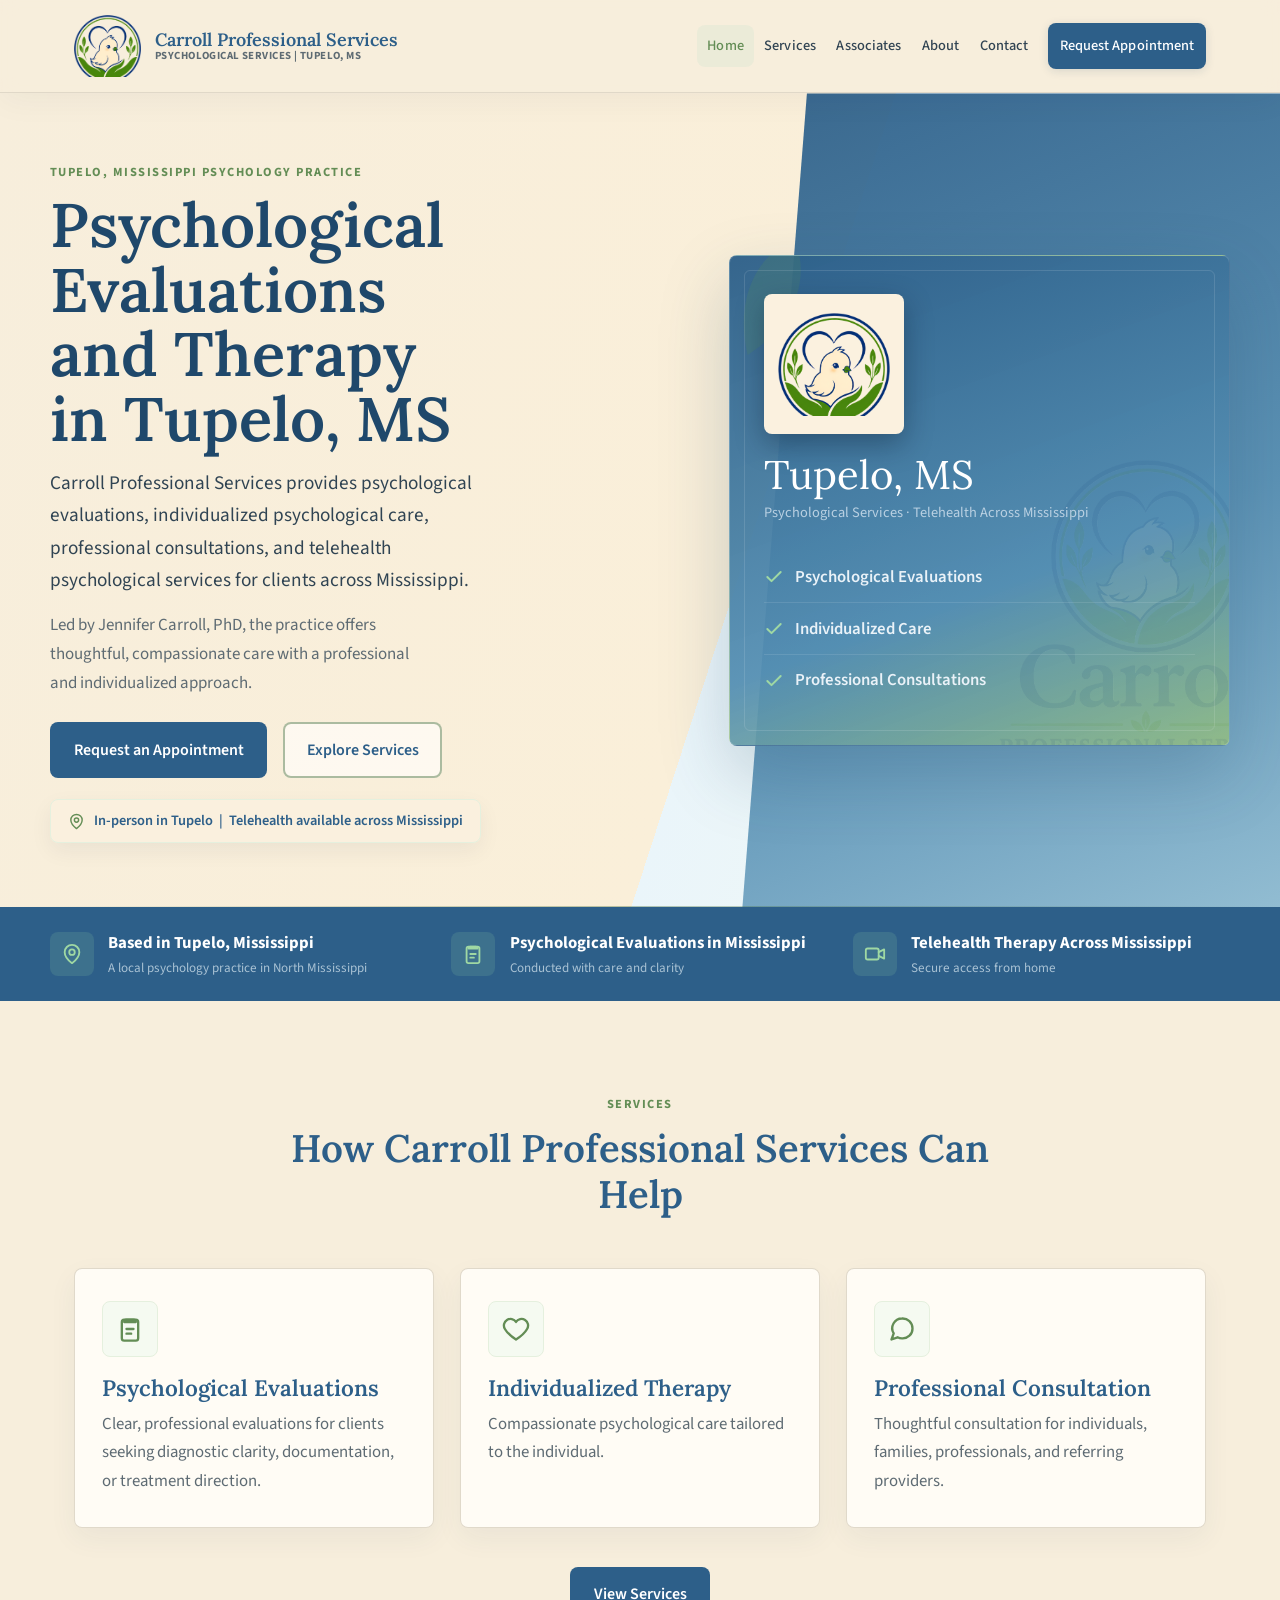
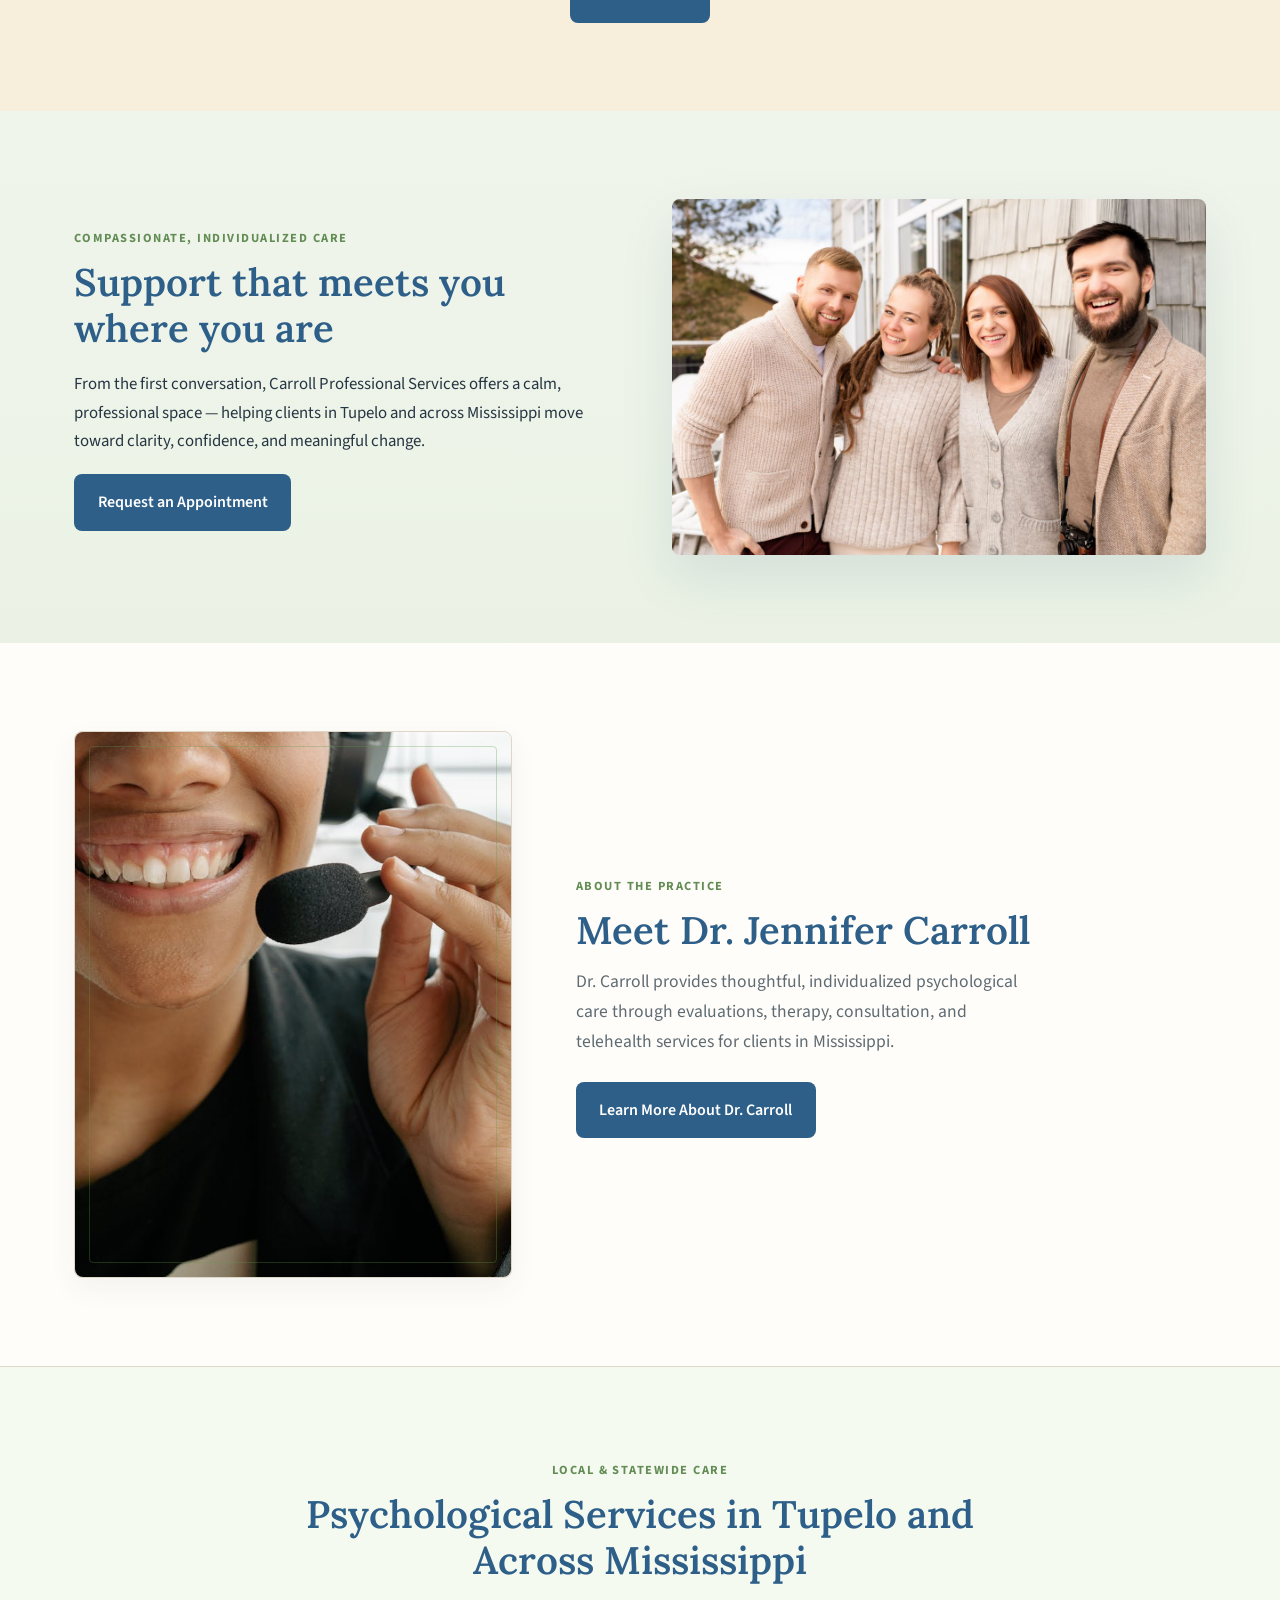
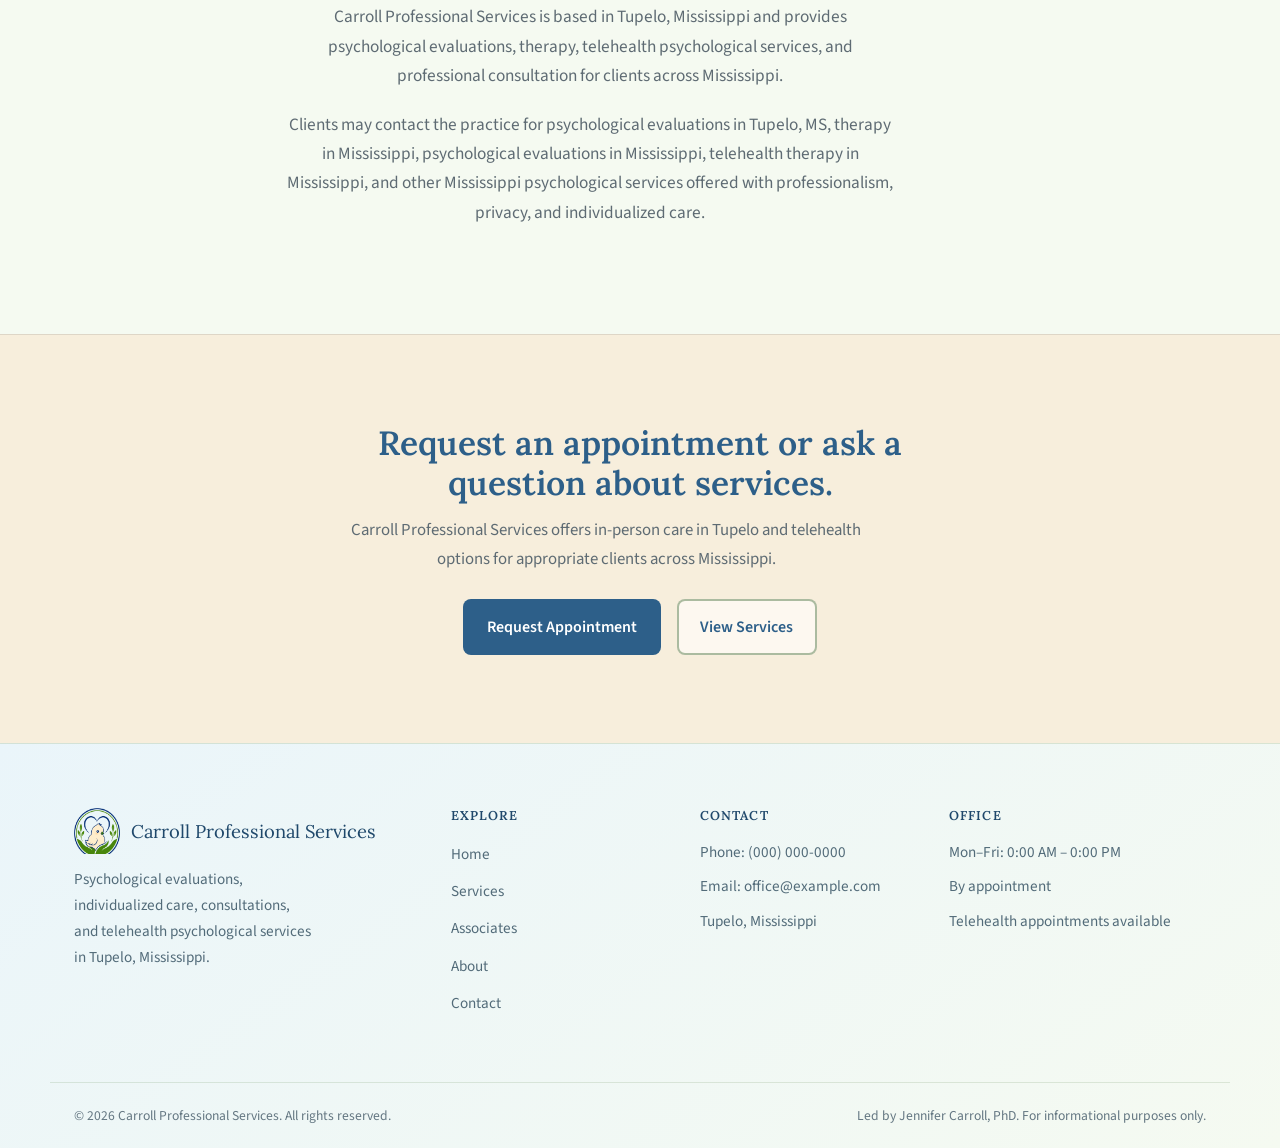
==== index.html @ 985cad13 "Initial commit: Carroll Professional Services website Static 5-page site (Home, Services, Associates" ====
<!DOCTYPE html>
<html lang="en">
<head>
  <meta charset="UTF-8">
  <meta name="viewport" content="width=device-width, initial-scale=1.0">
  <title>Psychological Evaluations &amp; Therapy in Tupelo, MS | Carroll Professional Services</title>
  <meta name="description" content="Carroll Professional Services provides psychological evaluations, individualized care, professional consultations, and telehealth psychological services in Tupelo, Mississippi. Led by Jennifer Carroll, PhD.">
  <meta name="keywords" content="psychologist in Tupelo MS, psychological evaluations Tupelo MS, psychological evaluations in Mississippi, therapy Tupelo MS, therapy in Mississippi, telehealth therapy Mississippi, telehealth psychological services Mississippi, Mississippi psychological services, Tupelo psychological services, individualized psychological care, professional consultations Mississippi">
  <link rel="canonical" href="https://www.carrollprofessionalservices.com/">
  <meta property="og:type" content="website">
  <meta property="og:title" content="Psychological Evaluations &amp; Therapy in Tupelo, MS | Carroll Professional Services">
  <meta property="og:description" content="Psychological evaluations, individualized care, professional consultations, and telehealth psychological services in Tupelo, Mississippi. Led by Jennifer Carroll, PhD.">
  <meta property="og:locale" content="en_US">
  <link rel="icon" type="image/png" href="assets/logo.png">
  <link rel="preconnect" href="https://fonts.googleapis.com">
  <link rel="preconnect" href="https://fonts.gstatic.com" crossorigin>
  <link href="https://fonts.googleapis.com/css2?family=Lora:wght@500;600;700&family=Source+Sans+3:wght@400;600;700&display=swap" rel="stylesheet">
  <link rel="stylesheet" href="css/styles.css">
  <script type="application/ld+json">
  {
    "@context": "https://schema.org",
    "@type": "Psychologist",
    "name": "Carroll Professional Services",
    "description": "Psychologist in Tupelo, MS providing psychological evaluations, individualized psychological care, professional consultations, and telehealth psychological services across Mississippi.",
    "founder": { "@type": "Person", "name": "Jennifer Carroll, PhD" },
    "areaServed": [
      { "@type": "City", "name": "Tupelo" },
      { "@type": "State", "name": "Mississippi" }
    ],
    "address": {
      "@type": "PostalAddress",
      "addressLocality": "Tupelo",
      "addressRegion": "MS",
      "addressCountry": "US"
    },
    "availableService": [
      { "@type": "MedicalProcedure", "name": "Psychological Evaluations" },
      { "@type": "MedicalProcedure", "name": "Individualized Psychological Care" },
      { "@type": "MedicalProcedure", "name": "Professional Consultations" },
      { "@type": "MedicalProcedure", "name": "Telehealth Psychological Services" }
    ]
  }
  </script>
</head>
<body>
  <header class="site-header">
    <div class="container header-inner">
      <a class="brand" href="index.html">
        <img class="brand-mark" src="assets/logo-mark.png" alt="Carroll Professional Services logo — psychologist in Tupelo, MS">
        <span class="brand-text">
          <span class="brand-name">Carroll Professional Services</span>
          <span class="brand-tag">Psychological Services | Tupelo, MS</span>
        </span>
      </a>
      <input type="checkbox" id="nav-toggle" class="nav-toggle">
      <label for="nav-toggle" class="nav-toggle-btn" aria-label="Toggle navigation"><span></span><span></span><span></span></label>
                  <nav class="site-nav" aria-label="Main navigation">
        <a href="index.html" class="active" aria-current="page">Home</a>
        <a href="services.html">Services</a>
        <a href="associates.html">Associates</a>
        <a href="about.html">About</a>
        <a href="booking.html">Contact</a>
        <a class="btn btn-sm btn-primary nav-cta" href="booking.html">Request Appointment</a>
      </nav>
    </div>
  </header>

  <main>
    <!-- HERO -->
    <section class="hp2-hero">
      <div class="container hp2-hero-grid">
        <div class="hp2-hero-left">
          <span class="eyebrow">Tupelo, Mississippi Psychology Practice</span>
          <h1>Psychological Evaluations and Therapy in Tupelo, MS</h1>
          <p class="hp2-hero-sub">Carroll Professional Services provides psychological evaluations, individualized psychological care, professional consultations, and telehealth psychological services for clients across Mississippi.</p>
          <p class="hp2-hero-support">Led by Jennifer Carroll, PhD, the practice offers thoughtful, compassionate care with a professional and individualized approach.</p>
          <div class="btn-row">
            <a class="btn btn-primary" href="booking.html">Request an Appointment</a>
            <a class="btn btn-outline" href="services.html">Explore Services</a>
          </div>
          <p class="hp2-hero-trust">
            <svg viewBox="0 0 24 24" fill="none" stroke-width="2" stroke-linecap="round" stroke-linejoin="round"><path d="M20 10c0 6-8 12-8 12s-8-6-8-12a8 8 0 0 1 16 0Z"/><circle cx="12" cy="10" r="3"/></svg>
            In-person in Tupelo &nbsp;|&nbsp; Telehealth available across Mississippi
          </p>
        </div>

        <aside class="hp2-panel">
          <span class="hp2-corner-leaf"></span>
          <img class="hp2-wm" src="assets/logo.png" alt="">
          <div class="hp2-panel-seal"><img src="assets/logo-mark.png" alt="Carroll Professional Services seal"></div>
          <p class="hp2-panel-city">Tupelo, MS</p>
          <p class="hp2-panel-sub">Psychological Services · Telehealth Across Mississippi</p>
          <ul class="hp2-panel-list">
            <li><svg viewBox="0 0 24 24" fill="none" stroke-width="2.4" stroke-linecap="round" stroke-linejoin="round"><path d="M20 6 9 17l-5-5"/></svg> Psychological Evaluations</li>
            <li><svg viewBox="0 0 24 24" fill="none" stroke-width="2.4" stroke-linecap="round" stroke-linejoin="round"><path d="M20 6 9 17l-5-5"/></svg> Individualized Care</li>
            <li><svg viewBox="0 0 24 24" fill="none" stroke-width="2.4" stroke-linecap="round" stroke-linejoin="round"><path d="M20 6 9 17l-5-5"/></svg> Professional Consultations</li>
          </ul>
        </aside>
      </div>
    </section>

    <!-- TRUST BAR -->
    <section class="hp2-trustbar">
      <div class="container hp2-trustbar-grid">
        <div class="hp2-trust-item">
          <span class="ic"><svg viewBox="0 0 24 24" fill="none" stroke-width="2" stroke-linecap="round" stroke-linejoin="round"><path d="M20 10c0 6-8 12-8 12s-8-6-8-12a8 8 0 0 1 16 0Z"/><circle cx="12" cy="10" r="3"/></svg></span>
          <span>Based in Tupelo, Mississippi<small>A local psychology practice in North Mississippi</small></span>
        </div>
        <div class="hp2-trust-item">
          <span class="ic"><svg viewBox="0 0 24 24" fill="none" stroke-width="2" stroke-linecap="round" stroke-linejoin="round"><path d="M9 4h6a2 2 0 0 1 2 2v0H7v0a2 2 0 0 1 2-2Z"/><rect x="5" y="4" width="14" height="18" rx="2"/><path d="M9 12h6M9 16h4"/></svg></span>
          <span>Psychological Evaluations in Mississippi<small>Conducted with care and clarity</small></span>
        </div>
        <div class="hp2-trust-item">
          <span class="ic"><svg viewBox="0 0 24 24" fill="none" stroke-width="2" stroke-linecap="round" stroke-linejoin="round"><rect x="2" y="6" width="14" height="12" rx="2"/><path d="m16 10 6-3v10l-6-3"/></svg></span>
          <span>Telehealth Therapy Across Mississippi<small>Secure access from home</small></span>
        </div>
      </div>
    </section>

    <!-- SERVICES (light icon cards) -->
    <section class="section">
      <div class="container">
        <div class="section-head">
          <span class="eyebrow">Services</span>
          <h2>How Carroll Professional Services Can Help</h2>
        </div>
        <div class="grid grid-3">
          <article class="card">
            <div class="card-icon"><svg viewBox="0 0 24 24" fill="none" stroke-width="2" stroke-linecap="round" stroke-linejoin="round"><path d="M9 4h6a2 2 0 0 1 2 2v0H7v0a2 2 0 0 1 2-2Z"/><rect x="5" y="4" width="14" height="18" rx="2"/><path d="M9 12h6M9 16h4"/></svg></div>
            <h3>Psychological Evaluations</h3>
            <p>Clear, professional evaluations for clients seeking diagnostic clarity, documentation, or treatment direction.</p>
          </article>
          <article class="card">
            <div class="card-icon"><svg viewBox="0 0 24 24" fill="none" stroke-width="2" stroke-linecap="round" stroke-linejoin="round"><path d="M12 21s-7-4.5-9.5-9A5 5 0 0 1 12 6a5 5 0 0 1 9.5 6c-2.5 4.5-9.5 9-9.5 9Z"/></svg></div>
            <h3>Individualized Therapy</h3>
            <p>Compassionate psychological care tailored to the individual.</p>
          </article>
          <article class="card">
            <div class="card-icon"><svg viewBox="0 0 24 24" fill="none" stroke-width="2" stroke-linecap="round" stroke-linejoin="round"><path d="M21 11.5a8.38 8.38 0 0 1-9 8.5 8.5 8.5 0 0 1-3.8-.9L3 21l1.9-5.2A8.38 8.38 0 0 1 12 3a8.5 8.5 0 0 1 9 8.5Z"/></svg></div>
            <h3>Professional Consultation</h3>
            <p>Thoughtful consultation for individuals, families, professionals, and referring providers.</p>
          </article>
        </div>
        <div class="center" style="margin-top:2.4rem;">
          <a class="btn btn-primary" href="services.html">View Services</a>
        </div>
      </div>
    </section>

    <!-- WARM PHOTO BAND -->
    <section class="section section--sage">
      <div class="container split">
        <div>
          <span class="eyebrow">Compassionate, Individualized Care</span>
          <h2>Support that meets you where you are</h2>
          <p>From the first conversation, Carroll Professional Services offers a calm, professional space — helping clients in Tupelo and across Mississippi move toward clarity, confidence, and meaningful change.</p>
          <a class="btn btn-primary" href="booking.html">Request an Appointment</a>
        </div>
        <img class="split-photo" src="assets/img/clients.jpg" alt="Smiling clients supported by Carroll Professional Services">
      </div>
    </section>

    <section class="section practice-about">
      <div class="container practice-about-grid">
        <div class="practice-portrait">
          <img src="assets/img/dr-carroll.jpg" alt="Dr. Jennifer Carroll, psychologist in Tupelo, Mississippi">
        </div>
        <div>
          <span class="eyebrow">About the Practice</span>
          <h2>Meet Dr. Jennifer Carroll</h2>
          <p>Dr. Carroll provides thoughtful, individualized psychological care through evaluations, therapy, consultation, and telehealth services for clients in Mississippi.</p>
          <a class="btn btn-primary" href="about.html">Learn More About Dr. Carroll</a>
        </div>
      </div>
    </section>

    <section class="section practice-local">
      <div class="container practice-local-inner">
        <span class="eyebrow">Local &amp; Statewide Care</span>
        <h2>Psychological Services in Tupelo and Across Mississippi</h2>
        <p>Carroll Professional Services is based in Tupelo, Mississippi and provides psychological evaluations, therapy, telehealth psychological services, and professional consultation for clients across Mississippi.</p>
        <p>Clients may contact the practice for psychological evaluations in Tupelo, MS, therapy in Mississippi, psychological evaluations in Mississippi, telehealth therapy in Mississippi, and other Mississippi psychological services offered with professionalism, privacy, and individualized care.</p>
      </div>
    </section>

    <section class="section practice-final">
      <div class="container practice-final-inner">
        <h2>Request an appointment or ask a question about services.</h2>
        <p>Carroll Professional Services offers in-person care in Tupelo and telehealth options for appropriate clients across Mississippi.</p>
        <div class="btn-row">
          <a class="btn btn-primary" href="booking.html">Request Appointment</a>
          <a class="btn btn-outline" href="services.html">View Services</a>
        </div>
      </div>
    </section>
  </main>

  <footer class="site-footer">
    <div class="container footer-grid">
      <div class="footer-brand">
        <div class="fb-row">
          <img src="assets/logo-mark.png" alt="Carroll Professional Services logo">
          <span class="fb-name">Carroll Professional Services</span>
        </div>
        <p>Psychological evaluations, individualized care, consultations, and telehealth psychological services in Tupelo, Mississippi.</p>
      </div>
      <div>
        <h4>Explore</h4>
        <ul>
          <li><a href="index.html">Home</a></li>
          <li><a href="services.html">Services</a></li>
          <li><a href="associates.html">Associates</a></li>
          <li><a href="about.html">About</a></li>
          <li><a href="booking.html">Contact</a></li>
        </ul>
      </div>
      <div class="footer-contact">
        <h4>Contact</h4>
        <p>Phone: (000) 000-0000</p>
        <p>Email: office@example.com</p>
        <p>Tupelo, Mississippi</p>
      </div>
      <div class="footer-contact">
        <h4>Office</h4>
        <p>Mon–Fri: 0:00 AM – 0:00 PM</p>
        <p>By appointment</p>
        <p>Telehealth appointments available</p>
      </div>
    </div>
    <div class="container footer-bottom">
      <p>© 2026 Carroll Professional Services. All rights reserved.</p>
      <p>Led by Jennifer Carroll, PhD. For informational purposes only.</p>
    </div>
  </footer>
</body>
</html>
---- css/styles.css ----
/* ===========================================================
   Carroll Professional Services
   Calm, professional palette inspired by the logo
   =========================================================== */

:root {
  --navy:        #1C3E6B;
  --navy-deep:   #142E52;
  --blue:        #2D5C9E;
  --blue-soft:   #6088C2;
  --green:       #5E9A47;
  --green-deep:  #497C38;
  --sage:        #D6E3CD;
  --sage-soft:   #EDF3E7;
  --cream:       #FBF8F1;
  --cream-deep:  #F4EEE1;
  --ink:         #28333F;
  --ink-soft:    #55636E;
  --line:        #E5DFD0;
  --white:       #FFFFFF;

  --shadow-sm: 0 2px 10px rgba(22, 58, 95, 0.06);
  --shadow-md: 0 10px 30px rgba(22, 58, 95, 0.10);
  --radius:    18px;
  --radius-sm: 12px;
  --max:       1140px;

  --serif: "Lora", Georgia, "Times New Roman", serif;
  --sans:  "Source Sans 3", "Segoe UI", system-ui, -apple-system, sans-serif;
}

/* ---------- Reset ---------- */
*, *::before, *::after { box-sizing: border-box; }
html { scroll-behavior: smooth; }
body {
  margin: 0;
  font-family: var(--sans);
  font-size: 1.05rem;
  line-height: 1.7;
  color: var(--ink);
  background: var(--cream);
  -webkit-font-smoothing: antialiased;
}
img { max-width: 100%; display: block; }
a { color: var(--blue); text-decoration: none; }
a:hover { color: var(--navy); }

h1, h2, h3, h4 {
  font-family: var(--serif);
  color: var(--navy);
  font-weight: 600;
  line-height: 1.2;
  margin: 0 0 0.5em;
}
h1 { font-size: clamp(2.1rem, 4.5vw, 3.25rem); }
h2 { font-size: clamp(1.7rem, 3vw, 2.4rem); }
h3 { font-size: 1.4rem; }
h4 { font-size: 1.05rem; letter-spacing: 0.02em; }
p { margin: 0 0 1.1em; }
.muted { color: var(--ink-soft); }
.small { font-size: 0.9rem; }

/* ---------- Layout ---------- */
.container { width: 100%; max-width: var(--max); margin: 0 auto; padding: 0 1.5rem; }
.section { padding: clamp(3rem, 7vw, 5.5rem) 0; }
.section--sage { background: var(--sage-soft); }
.section--cream { background: var(--cream-deep); }
.section--navy { background: var(--navy); color: #E9F0F5; }
.section--navy h2, .section--navy h3 { color: #FFFFFF; }
.section-head { max-width: 720px; margin: 0 auto 2.6rem; text-align: center; }
.section-head p { color: var(--ink-soft); font-size: 1.12rem; }
.eyebrow {
  display: inline-block;
  font-family: var(--sans);
  font-weight: 700;
  letter-spacing: 0.14em;
  text-transform: uppercase;
  font-size: 0.78rem;
  color: var(--green-deep);
  margin-bottom: 0.6rem;
}
.section--navy .eyebrow { color: #9FD8A3; }
.center { text-align: center; }
.lead { font-size: 1.2rem; color: var(--ink-soft); }

/* ---------- Buttons ---------- */
.btn {
  display: inline-flex;
  align-items: center;
  gap: 0.5rem;
  font-family: var(--sans);
  font-weight: 600;
  font-size: 1rem;
  padding: 0.85rem 1.6rem;
  border-radius: 999px;
  border: 2px solid transparent;
  cursor: pointer;
  transition: transform 0.15s ease, background 0.2s ease, color 0.2s ease, box-shadow 0.2s ease;
}
.btn:hover { transform: translateY(-2px); }
.btn-sm { padding: 0.6rem 1.15rem; font-size: 0.92rem; }
.btn-primary { background: var(--navy); color: #fff; box-shadow: var(--shadow-sm); }
.btn-primary:hover { background: var(--navy-deep); color: #fff; }
.btn-green { background: var(--green); color: #fff; }
.btn-green:hover { background: var(--green-deep); color: #fff; }
.btn-outline { background: transparent; color: var(--navy); border-color: var(--green); }
.btn-outline:hover { background: var(--green); color: #fff; }
.btn-light { background: #fff; color: var(--navy); }
.btn-light:hover { background: var(--sage); color: var(--navy); }
.btn-row { display: flex; flex-wrap: wrap; gap: 1rem; }

/* ---------- Header / Nav ---------- */
.site-header {
  position: sticky;
  top: 0;
  z-index: 50;
  background: rgba(251, 248, 241, 0.92);
  backdrop-filter: blur(8px);
  border-bottom: 1px solid var(--line);
}
.header-inner {
  display: flex;
  align-items: center;
  justify-content: space-between;
  gap: 1rem;
  padding-top: 0.3rem;
  padding-bottom: 0.3rem;
}
.brand { display: flex; align-items: center; gap: 0.75rem; color: var(--navy); }
.brand-mark { width: auto; height: 88px; flex: none; object-fit: contain; }
.brand-text { display: flex; flex-direction: column; line-height: 1.15; }
.brand-name { font-family: var(--serif); font-weight: 600; font-size: 1.18rem; color: var(--navy); }
.brand-tag { font-size: 0.72rem; letter-spacing: 0.04em; color: var(--ink-soft); text-transform: uppercase; }

.site-nav { display: flex; align-items: center; gap: 0.35rem; flex-wrap: wrap; }
.site-nav a {
  color: var(--ink);
  font-weight: 600;
  font-size: 0.95rem;
  padding: 0.45rem 0.7rem;
  border-radius: 8px;
  transition: color 0.2s ease, background 0.2s ease;
}
.site-nav a:hover { color: var(--navy); background: var(--sage-soft); }
.site-nav a.active { color: var(--green-deep); }
.site-nav a.active::after {
  content: "";
  display: block;
  height: 2px;
  background: var(--green);
  border-radius: 2px;
  margin-top: 2px;
}
.nav-cta { color: #fff !important; margin-left: 0.4rem; }
.nav-cta:hover { background: var(--navy-deep) !important; }

.nav-toggle { display: none; }
.nav-toggle-btn { display: none; }

/* ---------- Hero ---------- */
.hero {
  position: relative;
  overflow: hidden;
  background:
    radial-gradient(circle at 85% -10%, rgba(92, 151, 192, 0.16), transparent 45%),
    radial-gradient(circle at 0% 110%, rgba(79, 157, 79, 0.12), transparent 40%),
    var(--cream);
}
.hero-grid {
  display: grid;
  grid-template-columns: 1.05fr 0.95fr;
  gap: 3rem;
  align-items: center;
  padding: clamp(3rem, 6vw, 5rem) 0 clamp(3.5rem, 7vw, 6rem);
}
.hero h1 { color: var(--navy); }
.hero .accent-line {
  width: 64px; height: 4px; border-radius: 4px;
  background: var(--green);
  margin: 0 0 1.4rem;
}
.hero-sub { font-size: 1.18rem; color: var(--ink-soft); max-width: 34rem; }
.hero-art {
  position: relative;
  display: flex;
  align-items: center;
  justify-content: center;
  aspect-ratio: 1 / 1;
  border-radius: 28px;
  background:
    radial-gradient(circle at 30% 25%, rgba(255,255,255,0.85), transparent 55%),
    linear-gradient(150deg, var(--sage), #cfe0e9 55%, #bcd2e0);
  box-shadow: var(--shadow-md);
  overflow: hidden;
}
.hero-art::before {
  content: "";
  position: absolute;
  inset: 0;
  background:
    radial-gradient(circle at 80% 80%, rgba(94,154,71,0.18), transparent 40%);
}
.hero-art img { width: 62%; position: relative; filter: drop-shadow(0 12px 24px rgba(22,58,95,0.18)); }
.hero-badge {
  position: absolute;
  bottom: 18px; left: 18px;
  background: rgba(251,248,241,0.95);
  border: 1px solid var(--line);
  border-radius: 14px;
  padding: 0.6rem 0.95rem;
  font-size: 0.85rem;
  font-weight: 600;
  color: var(--navy);
  box-shadow: var(--shadow-sm);
  display: flex; align-items: center; gap: 0.5rem;
}
.hero-badge svg { width: 18px; height: 18px; }

/* ---------- Leaf divider ---------- */
.divider {
  display: flex;
  align-items: center;
  gap: 1rem;
  max-width: 320px;
  margin: 2.4rem auto 0;
}
.divider::before, .divider::after {
  content: "";
  flex: 1;
  height: 1px;
  background: linear-gradient(to right, transparent, var(--green) 40%, var(--green) 60%, transparent);
}
.divider .leaf {
  width: 22px; height: 22px; flex: none;
  background: url("data:image/svg+xml,%3Csvg xmlns='http://www.w3.org/2000/svg' viewBox='0 0 24 24'%3E%3Cpath d='M12 2C7 7 7 15 12 22 17 15 17 7 12 2Z' fill='%235E9A47'/%3E%3Cpath d='M12 4V20' stroke='%23ffffff' stroke-width='1' opacity='.55'/%3E%3C/svg%3E") center/contain no-repeat;
}

/* ---------- Cards ---------- */
.grid { display: grid; gap: 1.6rem; }
.grid-3 { grid-template-columns: repeat(3, 1fr); }
.grid-2 { grid-template-columns: repeat(2, 1fr); }

.card {
  background: var(--white);
  border: 1px solid var(--line);
  border-radius: var(--radius);
  padding: 2rem 1.7rem;
  box-shadow: var(--shadow-sm);
  transition: transform 0.2s ease, box-shadow 0.2s ease, border-color 0.2s ease;
}
.card:hover { transform: translateY(-4px); box-shadow: var(--shadow-md); border-color: var(--sage); }
.card h3 { margin-bottom: 0.5rem; }
.card p { margin-bottom: 0; color: var(--ink-soft); }
.card-icon {
  width: 56px; height: 56px;
  display: flex; align-items: center; justify-content: center;
  border-radius: 14px;
  background: var(--sage-soft);
  border: 1px solid var(--sage);
  margin-bottom: 1.1rem;
}
.card-icon svg { width: 28px; height: 28px; stroke: var(--green-deep); }

/* Feature blocks (What We Do) */
.feature {
  display: grid;
  grid-template-columns: 64px 1fr;
  gap: 1.3rem;
  background: var(--white);
  border: 1px solid var(--line);
  border-left: 5px solid var(--green);
  border-radius: var(--radius);
  padding: 1.9rem;
  box-shadow: var(--shadow-sm);
}
.feature .card-icon { margin-bottom: 0; }
.feature h3 { margin-bottom: 0.4rem; }
.feature p:last-child { margin-bottom: 0; }
.feature p { color: var(--ink-soft); }

/* ---------- Intro band ---------- */
.intro-band { text-align: center; }
.intro-band p {
  font-family: var(--serif);
  font-size: clamp(1.35rem, 2.6vw, 1.85rem);
  line-height: 1.5;
  color: var(--navy);
  max-width: 820px;
  margin: 0 auto;
}

/* ---------- Telehealth preview / split ---------- */
.split {
  display: grid;
  grid-template-columns: 1fr 1fr;
  gap: 3rem;
  align-items: center;
}
.split-art {
  border-radius: var(--radius);
  background: linear-gradient(150deg, var(--navy), var(--blue));
  color: #fff;
  padding: 2.5rem;
  min-height: 280px;
  display: flex;
  flex-direction: column;
  justify-content: center;
  box-shadow: var(--shadow-md);
  position: relative;
  overflow: hidden;
}
.split-art h3 { color: #fff; }
.split-art p { color: #D7E5F0; margin-bottom: 0; }
.split-art .big-icon {
  width: 70px; height: 70px; margin-bottom: 1.2rem;
  display: flex; align-items: center; justify-content: center;
  border-radius: 18px; background: rgba(255,255,255,0.12);
}
.split-art .big-icon svg { width: 36px; height: 36px; stroke: #9FD8A3; }

/* ---------- Check list ---------- */
.check-list { list-style: none; padding: 0; margin: 1.2rem 0 0; }
.check-list li {
  display: flex; gap: 0.75rem; align-items: flex-start;
  margin-bottom: 0.9rem;
}
.check-list li::before {
  content: "";
  width: 22px; height: 22px; flex: none; margin-top: 2px;
  background: url("data:image/svg+xml,%3Csvg xmlns='http://www.w3.org/2000/svg' viewBox='0 0 24 24' fill='none' stroke='%235E9A47' stroke-width='2.4' stroke-linecap='round' stroke-linejoin='round'%3E%3Cpath d='M20 6 9 17l-5-5'/%3E%3C/svg%3E") center/contain no-repeat;
}

/* ---------- CTA band ---------- */
.cta-band {
  background:
    radial-gradient(circle at 10% 20%, rgba(94,154,71,0.18), transparent 45%),
    var(--navy);
  color: #fff;
  border-radius: var(--radius);
  padding: clamp(2.5rem, 5vw, 4rem);
  text-align: center;
}
.cta-band h2 { color: #fff; }
.cta-band p { color: #D7E5F0; max-width: 540px; margin: 0 auto 1.6rem; }

/* ---------- Page hero (interior) ---------- */
.page-hero {
  background:
    radial-gradient(circle at 90% 0%, rgba(92,151,192,0.14), transparent 40%),
    var(--cream-deep);
  border-bottom: 1px solid var(--line);
  padding: clamp(2.6rem, 6vw, 4.5rem) 0;
  text-align: center;
}
.page-hero h1 { margin-bottom: 0.5rem; }
.page-hero p { max-width: 640px; margin: 0 auto; color: var(--ink-soft); font-size: 1.12rem; }

/* ---------- About ---------- */
.about-grid { display: grid; grid-template-columns: 0.8fr 1.2fr; gap: 3rem; align-items: start; }
.portrait {
  border-radius: var(--radius);
  background: linear-gradient(150deg, var(--sage), #cfe0e9);
  aspect-ratio: 3 / 4;
  display: flex; align-items: center; justify-content: center;
  color: var(--navy);
  text-align: center;
  border: 1px solid var(--line);
  box-shadow: var(--shadow-sm);
  position: sticky;
  top: 96px;
  overflow: hidden;
}
.portrait span { font-size: 0.9rem; font-weight: 600; opacity: 0.7; padding: 1rem; }
.about-block { margin-bottom: 2.2rem; }
.about-block h3 {
  display: flex; align-items: center; gap: 0.6rem;
}
.about-block h3::before {
  content: ""; width: 10px; height: 22px; border-radius: 3px;
  background: var(--green); flex: none;
}
.values { list-style: none; padding: 0; margin: 0; display: grid; grid-template-columns: 1fr 1fr; gap: 0.6rem 1.4rem; }
.values li { display: flex; gap: 0.6rem; align-items: center; font-weight: 600; color: var(--navy); }
.values li::before {
  content: ""; width: 8px; height: 8px; border-radius: 50%; background: var(--green); flex: none;
}

/* ---------- Associates ---------- */
.assoc-card {
  background: var(--white);
  border: 1px solid var(--line);
  border-radius: var(--radius);
  overflow: hidden;
  box-shadow: var(--shadow-sm);
  transition: transform 0.2s ease, box-shadow 0.2s ease;
  border-top: 4px solid var(--blue);
}
.assoc-card:hover { transform: translateY(-4px); box-shadow: var(--shadow-md); }
.assoc-photo {
  aspect-ratio: 4 / 3;
  background: linear-gradient(150deg, var(--sage), #cfe0e9);
  display: flex; align-items: center; justify-content: center;
  color: var(--navy);
}
.assoc-photo svg { width: 64px; height: 64px; opacity: 0.45; }
.assoc-body { padding: 1.6rem; }
.assoc-body h3 { margin-bottom: 0.15rem; }
.assoc-cred { color: var(--green-deep); font-weight: 700; font-size: 0.9rem; letter-spacing: 0.02em; }
.assoc-role { font-weight: 600; color: var(--blue); margin: 0.5rem 0 0.2rem; }
.assoc-focus { font-size: 0.92rem; color: var(--ink-soft); margin-bottom: 0.8rem; }
.assoc-body p { color: var(--ink-soft); margin-bottom: 0.8rem; }
.assoc-avail {
  display: inline-block; font-size: 0.82rem; font-weight: 600;
  color: var(--green-deep); background: var(--sage-soft);
  border: 1px solid var(--sage); border-radius: 999px; padding: 0.3rem 0.8rem;
}

/* ---------- Contact ---------- */
.contact-grid { display: grid; grid-template-columns: 1.2fr 0.8fr; gap: 3rem; align-items: start; }
.form-card {
  background: var(--white);
  border: 1px solid var(--line);
  border-radius: var(--radius);
  padding: 2.2rem;
  box-shadow: var(--shadow-sm);
}
.booking-placeholder {
  text-align: center;
  border: 2px dashed var(--line);
  border-radius: var(--radius);
  padding: 2.6rem 1.6rem;
  background: var(--cream);
}
.booking-placeholder svg { width: 46px; height: 46px; stroke: var(--green); margin-bottom: 0.6rem; }
.booking-placeholder h3 { color: var(--navy); margin: 0 0 0.5rem; }
.booking-placeholder p { color: var(--ink-soft); max-width: 42ch; margin: 0 auto 1.4rem; }

.field { margin-bottom: 1.2rem; }
.field label { display: block; font-weight: 600; color: var(--navy); margin-bottom: 0.35rem; font-size: 0.95rem; }
.field input, .field select, .field textarea {
  width: 100%;
  font-family: var(--sans);
  font-size: 1rem;
  color: var(--ink);
  padding: 0.7rem 0.85rem;
  border: 1px solid var(--line);
  border-radius: var(--radius-sm);
  background: var(--cream);
  transition: border-color 0.2s ease, box-shadow 0.2s ease;
}
.field input:focus, .field select:focus, .field textarea:focus {
  outline: none;
  border-color: var(--green);
  box-shadow: 0 0 0 3px rgba(94,154,71,0.18);
  background: #fff;
}
.field textarea { min-height: 130px; resize: vertical; }
.field-row { display: grid; grid-template-columns: 1fr 1fr; gap: 1.2rem; }
.privacy-note {
  font-size: 0.88rem;
  color: var(--ink-soft);
  background: var(--sage-soft);
  border: 1px solid var(--sage);
  border-radius: var(--radius-sm);
  padding: 0.8rem 1rem;
  margin-bottom: 1.4rem;
}
.info-card {
  background: var(--navy);
  color: #E9F0F5;
  border-radius: var(--radius);
  padding: 2rem;
  box-shadow: var(--shadow-md);
}
.info-card h3 { color: #fff; }
.info-list { list-style: none; padding: 0; margin: 0; }
.info-list li { display: flex; gap: 0.8rem; align-items: flex-start; margin-bottom: 1.1rem; }
.info-list svg { width: 22px; height: 22px; stroke: #9FD8A3; flex: none; margin-top: 3px; }
.info-list .label { display: block; font-weight: 700; color: #fff; font-size: 0.85rem; letter-spacing: 0.03em; text-transform: uppercase; }
.info-list .value { color: #C9DAE8; }

/* ---------- Footer ---------- */
.site-footer { background: var(--navy-deep); color: #C4D3DF; margin-top: auto; }
.footer-grid {
  display: grid;
  grid-template-columns: 1.6fr 1fr 1fr 1.2fr;
  gap: 2.2rem;
  padding: clamp(2.6rem, 5vw, 3.5rem) 1.5rem;
}
.footer-brand .fb-row { display: flex; align-items: center; gap: 0.7rem; margin-bottom: 0.8rem; }
.footer-brand img { width: 46px; height: 46px; }
.footer-brand .fb-name { font-family: var(--serif); font-size: 1.15rem; color: #fff; }
.footer-brand p { color: #A9BCCB; font-size: 0.95rem; max-width: 30ch; }
.site-footer h4 { color: #fff; text-transform: uppercase; letter-spacing: 0.08em; font-size: 0.8rem; margin-bottom: 1rem; }
.site-footer ul { list-style: none; padding: 0; margin: 0; }
.site-footer li { margin-bottom: 0.55rem; }
.site-footer a { color: #C4D3DF; font-size: 0.95rem; }
.site-footer a:hover { color: #9FD8A3; }
.footer-contact p { color: #C4D3DF; font-size: 0.95rem; margin-bottom: 0.55rem; }
.footer-bottom {
  border-top: 1px solid rgba(255,255,255,0.12);
  padding: 1.3rem 1.5rem;
  display: flex; flex-wrap: wrap; justify-content: space-between; gap: 0.6rem;
}
.footer-bottom p { margin: 0; font-size: 0.85rem; color: #8FA3B4; }

html, body { min-height: 100%; }
body { display: flex; flex-direction: column; }
main { flex: 1; }

/* ---------- Responsive ---------- */
@media (max-width: 980px) {
  .hero-grid { grid-template-columns: 1fr; gap: 2.5rem; }
  .hero-art { max-width: 420px; }
  .split, .about-grid, .contact-grid { grid-template-columns: 1fr; gap: 2rem; }
  .portrait { position: static; max-width: 360px; }
  .footer-grid { grid-template-columns: 1fr 1fr; }
}

@media (max-width: 1024px) {
  .grid-3 { grid-template-columns: 1fr 1fr; }

  .nav-toggle-btn {
    display: flex; flex-direction: column; justify-content: center; gap: 5px;
    width: 46px; height: 42px; cursor: pointer;
    border: 1px solid var(--line); border-radius: 10px; background: #fff;
    padding: 0 11px;
  }
  .nav-toggle-btn span { display: block; height: 2.5px; background: var(--navy); border-radius: 2px; transition: 0.25s; }
  .site-nav {
    position: absolute;
    top: 100%; left: 0; right: 0;
    flex-direction: column;
    align-items: stretch;
    gap: 0.2rem;
    background: var(--cream);
    border-bottom: 1px solid var(--line);
    box-shadow: var(--shadow-md);
    padding: 0.8rem 1.5rem 1.4rem;
    max-height: 0; overflow: hidden;
    transition: max-height 0.3s ease, padding 0.3s ease;
    padding-top: 0; padding-bottom: 0;
  }
  .site-nav a { padding: 0.7rem 0.5rem; border-radius: 8px; }
  .nav-toggle:checked ~ .site-nav { max-height: 460px; padding-top: 0.8rem; padding-bottom: 1.4rem; }
  .nav-toggle:checked ~ .nav-toggle-btn span:nth-child(1) { transform: translateY(7.5px) rotate(45deg); }
  .nav-toggle:checked ~ .nav-toggle-btn span:nth-child(2) { opacity: 0; }
  .nav-toggle:checked ~ .nav-toggle-btn span:nth-child(3) { transform: translateY(-7.5px) rotate(-45deg); }
  .nav-cta { margin-left: 0; text-align: center; justify-content: center; margin-top: 0.4rem; }
}

@media (max-width: 560px) {
  body { font-size: 1rem; }
  .grid-3, .grid-2, .field-row, .values { grid-template-columns: 1fr; }
  .feature { grid-template-columns: 1fr; }
  .footer-grid { grid-template-columns: 1fr; }
  .brand-tag { display: none; }
  .brand-name { font-size: 1.05rem; }
}

/* ============================================================
   PREMIUM HEADER REFINEMENTS — taller, larger mark, green accent
   ============================================================ */
.site-header {
  border-bottom: 2px solid;
  border-image: linear-gradient(90deg, var(--green) 0%, var(--blue) 55%, var(--navy) 100%) 1;
}
.header-inner { padding-top: 0.4rem; padding-bottom: 0.4rem; }
.brand-mark { width: auto; height: 104px; }
.brand-name { font-size: 1.24rem; }
.brand-tag { font-size: 0.74rem; }
.site-nav { gap: 0.1rem; }
.site-nav a {
  font-size: 0.88rem;
  padding: 0.5rem 0.62rem;
  letter-spacing: 0.005em;
}
.nav-cta { padding: 0.6rem 1.2rem; }
@media (min-width: 1025px) {
  .nav-cta { margin-left: 0.7rem; }
}
@media (max-width: 1024px) {
  .brand-mark { width: auto; height: 80px; }
}

/* ============================================================
   HOMEPAGE — EDITORIAL REDESIGN
   ============================================================ */

/* ---- Shared homepage pieces ---- */
.hp-seal {
  width: 132px; height: 132px;
  border-radius: 50%;
  background: var(--cream);
  border: 2px solid rgba(255,255,255,0.55);
  box-shadow: 0 12px 30px rgba(0,0,0,0.28), inset 0 0 0 6px rgba(94,154,71,0.10);
  display: flex; align-items: center; justify-content: center;
  flex: none;
}
.hp-seal img { width: 78%; }

.hp-eyebrow-loc {
  display: inline-flex; align-items: center; gap: 0.5rem;
  font-weight: 700; font-size: 0.82rem; letter-spacing: 0.05em;
  text-transform: uppercase; color: var(--green-deep);
  background: var(--sage-soft); border: 1px solid var(--sage);
  padding: 0.4rem 0.85rem; border-radius: 999px; margin-bottom: 1.1rem;
}
.hp-eyebrow-loc svg { width: 16px; height: 16px; stroke: var(--green-deep); }

/* ---- 1. HERO ---- */
.hp-hero {
  position: relative;
  overflow: hidden;
  background:
    radial-gradient(1100px 560px at 88% -15%, rgba(92,151,192,0.35), transparent 60%),
    radial-gradient(820px 460px at -8% 115%, rgba(94,154,71,0.22), transparent 58%),
    linear-gradient(158deg, #14304D 0%, #1B466E 52%, #235E8C 100%);
  color: #EAF1F7;
}
.hp-leaf {
  position: absolute; pointer-events: none;
  background: center/contain no-repeat;
  background-image: url("data:image/svg+xml,%3Csvg xmlns='http://www.w3.org/2000/svg' viewBox='0 0 24 24'%3E%3Cpath d='M12 2C7 7 7 15 12 22 17 15 17 7 12 2Z' fill='%235E9A47'/%3E%3C/svg%3E");
}
.hp-leaf-1 { width: 320px; height: 320px; top: -70px; right: -60px; opacity: 0.12; transform: rotate(28deg); }
.hp-leaf-2 { width: 220px; height: 220px; bottom: -50px; left: -40px; opacity: 0.10; transform: rotate(-46deg); }

.hp-hero-inner {
  position: relative; z-index: 1;
  display: grid;
  grid-template-columns: 1.15fr 0.85fr;
  align-items: center;
  gap: 2.6rem;
  padding: clamp(3rem, 6vw, 5.5rem) 0 clamp(3.5rem, 7vw, 6rem);
}
.hp-hero-card {
  background: var(--cream);
  border-radius: 26px;
  padding: clamp(2rem, 3.5vw, 3rem);
  box-shadow: 0 30px 70px rgba(8,24,40,0.35);
  position: relative;
}
.hp-hero-card h1 {
  font-size: clamp(2.1rem, 3.8vw, 3rem);
  line-height: 1.12; margin-bottom: 1rem;
}
.hp-hero-sub { font-size: 1.16rem; color: var(--ink); margin-bottom: 0.9rem; }
.hp-hero-support { color: var(--ink-soft); font-size: 1.02rem; margin-bottom: 1.5rem; }
.hp-cta-row { margin-bottom: 1.4rem; }
.hp-trustline {
  display: flex; align-items: flex-start; gap: 0.55rem;
  font-size: 0.92rem; color: var(--ink-soft);
  border-top: 1px solid var(--line); padding-top: 1.1rem; margin: 0;
}
.hp-trustline svg { width: 18px; height: 18px; stroke: var(--green); flex: none; margin-top: 2px; }

.hp-brand-panel {
  position: relative;
  background: linear-gradient(165deg, rgba(11,30,50,0.55), rgba(20,58,95,0.35));
  border: 1px solid rgba(255,255,255,0.16);
  border-radius: 26px;
  padding: 2.6rem 2rem;
  text-align: center;
  backdrop-filter: blur(3px);
  box-shadow: inset 0 1px 0 rgba(255,255,255,0.08);
}
.hp-brand-panel .hp-seal { margin: 0 auto 1.3rem; }
.hp-panel-name { font-family: var(--serif); font-size: 1.35rem; color: #fff; margin: 0 0 0.15rem; }
.hp-panel-tag { color: #B9D0E2; font-size: 0.92rem; letter-spacing: 0.06em; text-transform: uppercase; margin: 0 0 1.5rem; }
.hp-chips { display: flex; flex-direction: column; gap: 0.7rem; align-items: center; }
.hp-chip {
  display: inline-flex; align-items: center; gap: 0.55rem;
  background: rgba(255,255,255,0.10); border: 1px solid rgba(255,255,255,0.18);
  color: #E7F0F7; font-weight: 600; font-size: 0.92rem;
  padding: 0.55rem 1.1rem; border-radius: 999px; width: 100%; justify-content: center;
}
.hp-chip svg { width: 17px; height: 17px; stroke: #9FD8A3; flex: none; }

/* ---- 2. LOCAL SERVICES INTRO ---- */
.hp-section-head-left { max-width: 780px; margin: 0 0 2.6rem; }
.hp-section-head-left .eyebrow { color: var(--green-deep); }
.hp-section-head-left h2 { margin-bottom: 0.7rem; }
.hp-section-head-left p { color: var(--ink-soft); font-size: 1.12rem; max-width: 64ch; }

.hp-two-col { display: grid; grid-template-columns: 1fr 1fr; gap: 1.8rem; }
.hp-carebox {
  background: var(--white);
  border: 1px solid var(--line);
  border-radius: var(--radius);
  padding: 2rem 1.9rem;
  box-shadow: var(--shadow-sm);
  position: relative;
  overflow: hidden;
}
.hp-carebox::after {
  content: ""; position: absolute; top: 0; left: 0; width: 5px; height: 100%;
  background: linear-gradient(var(--green), var(--blue));
}
.hp-carebox-head { display: flex; align-items: center; gap: 0.9rem; margin-bottom: 0.4rem; }
.hp-carebox-head h3 { margin: 0; font-size: 1.22rem; }
.hp-care-icon {
  width: 48px; height: 48px; flex: none;
  display: flex; align-items: center; justify-content: center;
  border-radius: 12px; background: var(--sage-soft); border: 1px solid var(--sage);
}
.hp-care-icon svg { width: 24px; height: 24px; stroke: var(--green-deep); }
.hp-carebox .check-list { margin-top: 1rem; }
.hp-carebox .check-list li { margin-bottom: 0.7rem; color: var(--ink-soft); }

/* ---- 3. SERVICE PATHWAYS ---- */
.hp-path-grid { display: grid; grid-template-columns: repeat(3, 1fr); gap: 1.7rem; }
.hp-path {
  position: relative;
  background: var(--white);
  border: 1px solid var(--line);
  border-radius: var(--radius);
  padding: 2.2rem 1.9rem 2rem;
  box-shadow: var(--shadow-sm);
  transition: transform 0.2s ease, box-shadow 0.2s ease;
  display: flex; flex-direction: column;
}
.hp-path:hover { transform: translateY(-5px); box-shadow: var(--shadow-md); }
.hp-path-num {
  position: absolute; top: 1.4rem; right: 1.6rem;
  font-family: var(--serif); font-size: 2.4rem; font-weight: 600;
  color: var(--sage); line-height: 1;
}
.hp-path-icon {
  width: 58px; height: 58px; margin-bottom: 1.2rem;
  display: flex; align-items: center; justify-content: center;
  border-radius: 16px; background: var(--navy);
}
.hp-path-icon svg { width: 28px; height: 28px; stroke: #9FD8A3; }
.hp-path h3 { margin-bottom: 0.7rem; }
.hp-accent { display: block; width: 46px; height: 3px; border-radius: 3px; background: var(--green); margin-bottom: 1rem; }
.hp-path p { color: var(--ink-soft); margin-bottom: 1.3rem; flex: 1; }
.hp-learn {
  font-weight: 700; color: var(--green-deep); font-size: 0.95rem;
  display: inline-flex; align-items: center; gap: 0.4rem;
}
.hp-learn:hover { color: var(--navy); gap: 0.65rem; }

/* ---- 4. ABOUT PREVIEW ---- */
.hp-about {
  display: grid;
  grid-template-columns: 0.85fr 1.15fr;
  gap: 3.4rem;
  align-items: center;
}
.hp-portrait-card {
  position: relative;
  aspect-ratio: 4 / 5;
  border-radius: 24px;
  background:
    radial-gradient(circle at 30% 20%, rgba(255,255,255,0.55), transparent 55%),
    linear-gradient(160deg, var(--sage), #bcd2e0 70%, var(--blue));
  border: 1px solid var(--line);
  box-shadow: var(--shadow-md);
  overflow: hidden;
}
.hp-portrait-card::before {
  content: ""; position: absolute; inset: 0;
  background-image: url("data:image/svg+xml,%3Csvg xmlns='http://www.w3.org/2000/svg' viewBox='0 0 24 24'%3E%3Cpath d='M12 2C7 7 7 15 12 22 17 15 17 7 12 2Z' fill='%23ffffff'/%3E%3C/svg%3E");
  background-repeat: no-repeat; background-position: 120% -10%; background-size: 240px;
  opacity: 0.18;
}
.hp-portrait-inner {
  position: absolute; inset: 0;
  display: flex; align-items: center; justify-content: center; text-align: center;
  color: var(--navy); font-weight: 600; font-size: 0.95rem; padding: 1.5rem;
}
.hp-portrait-seal {
  position: absolute; bottom: -22px; right: -18px;
  width: 92px; height: 92px; border-radius: 50%;
  background: var(--cream); border: 3px solid var(--white);
  box-shadow: var(--shadow-md);
  display: flex; align-items: center; justify-content: center;
}
.hp-portrait-seal img { width: 76%; }
.hp-about-content .eyebrow { color: var(--green-deep); }
.hp-about-content h2 { margin-bottom: 1rem; }
.hp-about-content p { color: var(--ink-soft); font-size: 1.1rem; margin-bottom: 1.6rem; max-width: 56ch; }

/* ---- 5. TELEHEALTH BAND ---- */
.hp-tele {
  position: relative; overflow: hidden;
  background:
    radial-gradient(700px 400px at 95% 0%, rgba(94,154,71,0.22), transparent 60%),
    linear-gradient(155deg, var(--navy-deep), var(--navy) 60%, #1d4f78);
  color: #E9F0F5;
}
.hp-tele-inner { display: grid; grid-template-columns: auto 1fr; gap: 2.4rem; align-items: center; }
.hp-tele-icon {
  width: 120px; height: 120px; flex: none;
  display: flex; align-items: center; justify-content: center;
  border-radius: 28px; background: rgba(255,255,255,0.08);
  border: 1px solid rgba(255,255,255,0.16);
}
.hp-tele-icon svg { width: 56px; height: 56px; stroke: #9FD8A3; }
.hp-tele .eyebrow { color: #9FD8A3; }
.hp-tele h2 { color: #fff; margin-bottom: 0.8rem; max-width: 22ch; }
.hp-tele p { color: #CDDEEB; max-width: 62ch; margin-bottom: 1.5rem; }

/* ---- 6. MISSISSIPPI SEO SECTION ---- */
.hp-seo { background: var(--sage-soft); }
.hp-seo-grid { display: grid; grid-template-columns: 0.9fr 1.1fr; gap: 2.8rem; align-items: start; }
.hp-seo-grid .eyebrow { color: var(--green-deep); }
.hp-seo-grid h2 { max-width: 16ch; }
.hp-seo-body p { color: var(--ink-soft); font-size: 1.12rem; }
.hp-keychips { display: flex; flex-wrap: wrap; gap: 0.6rem; margin-top: 1.5rem; }
.hp-keychips span {
  font-size: 0.85rem; font-weight: 600; color: var(--navy);
  background: var(--white); border: 1px solid var(--sage);
  padding: 0.4rem 0.9rem; border-radius: 999px;
}

/* ---- 7. FINAL CTA ---- */
.hp-finalcta-sec {
  position: relative; overflow: hidden;
  background:
    radial-gradient(640px 360px at 12% 18%, rgba(94,154,71,0.20), transparent 55%),
    linear-gradient(155deg, var(--navy), var(--navy-deep));
  color: #E9F0F5; text-align: center;
}
.hp-finalcta { max-width: 660px; margin: 0 auto; }
.hp-finalcta-seal {
  width: 84px; height: 84px; margin: 0 auto 0.4rem;
  border-radius: 50%; background: var(--cream);
  border: 2px solid rgba(255,255,255,0.4);
  box-shadow: 0 10px 26px rgba(0,0,0,0.3);
  display: flex; align-items: center; justify-content: center;
}
.hp-finalcta-seal img { width: 76%; }
.hp-finalcta h2 { color: #fff; margin-bottom: 0.9rem; }
.hp-finalcta p { color: #CDDEEB; font-size: 1.1rem; margin-bottom: 1.7rem; }

/* ---- Homepage responsive ---- */
@media (max-width: 980px) {
  .hp-hero-inner { grid-template-columns: 1fr; gap: 2rem; }
  .hp-brand-panel { max-width: 420px; margin: 0 auto; width: 100%; }
  .hp-two-col { grid-template-columns: 1fr; }
  .hp-path-grid { grid-template-columns: 1fr; max-width: 540px; margin: 0 auto; }
  .hp-about { grid-template-columns: 1fr; gap: 2.6rem; }
  .hp-portrait-card { max-width: 380px; margin: 0 auto; width: 100%; }
  .hp-portrait-seal { right: 8%; }
  .hp-tele-inner { grid-template-columns: 1fr; gap: 1.6rem; text-align: center; }
  .hp-tele-icon { margin: 0 auto; }
  .hp-tele h2, .hp-tele p { max-width: none; }
  .hp-seo-grid { grid-template-columns: 1fr; gap: 1.4rem; }
  .hp-seo-grid h2 { max-width: none; }
}

/* ============================================================
   HOMEPAGE v2 — LAYERED EDITORIAL REDESIGN
   ============================================================ */
.hp2-wm {
  position: absolute; pointer-events: none; opacity: 0.06;
  width: 360px; max-width: 70%; z-index: 0;
}
.hp2-corner-leaf {
  position: absolute; pointer-events: none; z-index: 0;
  background: center/contain no-repeat;
  background-image: url("data:image/svg+xml,%3Csvg xmlns='http://www.w3.org/2000/svg' viewBox='0 0 24 24'%3E%3Cpath d='M12 2C7 7 7 15 12 22 17 15 17 7 12 2Z' fill='%235E9A47'/%3E%3C/svg%3E");
}

/* ---- HERO ---- */
.hp2-hero { position: relative; overflow: hidden; background: var(--cream); }
.hp2-hero::after {
  content: ""; position: absolute; top: 0; right: 0; bottom: 0; width: 46%;
  background: linear-gradient(158deg, #14304D 0%, #1B466E 58%, #235E8C 100%);
  clip-path: polygon(17% 0, 100% 0, 100% 100%, 0% 100%);
  z-index: 0;
}
.hp2-hero-grid {
  position: relative; z-index: 1;
  display: grid; grid-template-columns: 1.12fr 0.88fr;
  gap: 2.6rem; align-items: center;
  padding: clamp(3rem, 5vw, 5rem) 0 clamp(3.2rem, 5vw, 5rem);
}
.hp2-hero-left { padding-right: 1rem; }
.hp2-hero-left h1 { font-size: clamp(2.1rem, 4vw, 3.05rem); line-height: 1.12; margin-bottom: 1rem; }
.hp2-hero-sub { font-size: 1.15rem; color: var(--ink); margin-bottom: 0.9rem; max-width: 42ch; }
.hp2-hero-support { color: var(--ink-soft); margin-bottom: 1.5rem; max-width: 46ch; }
.hp2-hero-trust {
  margin: 1.3rem 0 0; font-size: 0.9rem; font-weight: 600; color: var(--navy);
  display: inline-flex; align-items: center; gap: 0.6rem;
  background: var(--sage-soft); border: 1px solid var(--sage);
  padding: 0.55rem 1.05rem; border-radius: 999px;
}
.hp2-hero-trust svg { width: 17px; height: 17px; stroke: var(--green-deep); flex: none; }

.hp2-panel {
  position: relative; overflow: hidden;
  background: linear-gradient(165deg, #102C47 0%, #163A5F 70%);
  border: 1px solid rgba(255,255,255,0.14);
  border-radius: 24px; padding: 2.4rem 2.1rem; color: #E9F0F5;
  box-shadow: 0 26px 60px rgba(8,24,40,0.42);
}
.hp2-panel .hp2-wm { right: -70px; bottom: -50px; opacity: 0.07; width: 300px; }
.hp2-panel .hp2-corner-leaf { top: -34px; left: -34px; width: 150px; height: 150px; opacity: 0.16; transform: rotate(22deg); }
.hp2-panel-seal {
  width: 140px; height: 140px; padding: 14px;
  background: var(--cream); border-radius: 22px;
  box-shadow: 0 10px 28px rgba(8,24,40,0.35);
  display: flex; align-items: center; justify-content: center;
  margin-bottom: 1.3rem; position: relative; z-index: 1;
}
.hp2-panel-seal img { width: 100%; height: 100%; object-fit: contain; }
.hp2-panel-city { font-family: var(--serif); font-size: 2.5rem; color: #fff; line-height: 1; margin: 0 0 0.4rem; position: relative; z-index: 1; }
.hp2-panel-sub { color: #B9D0E2; font-size: 0.9rem; margin: 0 0 1.6rem; position: relative; z-index: 1; }
.hp2-panel-list { list-style: none; padding: 0; margin: 0; position: relative; z-index: 1; }
.hp2-panel-list li {
  display: flex; align-items: center; gap: 0.7rem; padding: 0.7rem 0;
  border-top: 1px solid rgba(255,255,255,0.1); font-weight: 600; color: #EAF2F8;
}
.hp2-panel-list li:first-child { border-top: none; }
.hp2-panel-list svg { width: 20px; height: 20px; stroke: #9FD8A3; flex: none; }

/* ---- LOCAL SEO TRUST BAR ---- */
.hp2-trustbar { background: var(--navy); color: #E9F0F5; }
.hp2-trustbar-grid { display: grid; grid-template-columns: repeat(3, 1fr); gap: 1.5rem; padding: 1.5rem 0; }
.hp2-trust-item { display: flex; align-items: center; gap: 0.9rem; }
.hp2-trust-item .ic { width: 44px; height: 44px; flex: none; border-radius: 12px; background: rgba(159,216,163,0.14); display: flex; align-items: center; justify-content: center; }
.hp2-trust-item svg { width: 22px; height: 22px; stroke: #9FD8A3; }
.hp2-trust-item span { font-weight: 700; color: #fff; display: block; }
.hp2-trust-item small { display: block; color: #A9C2D4; font-weight: 400; font-size: 0.82rem; }

/* ---- HOW WE HELP ---- */
.hp2-help { display: grid; grid-template-columns: 0.4fr 0.6fr; gap: 3rem; align-items: start; }
.hp2-help-intro { position: sticky; top: 120px; }
.hp2-help-intro .eyebrow { color: var(--green-deep); }
.hp2-help-intro p { color: var(--ink-soft); margin: 0.8rem 0 1.5rem; }
.hp2-svc-list { display: flex; flex-direction: column; gap: 1.4rem; }
.hp2-svc {
  position: relative; background: var(--white);
  border: 1px solid var(--line); border-left: 5px solid var(--green);
  border-radius: 16px; padding: 1.7rem 1.8rem 1.7rem 1.9rem;
  box-shadow: var(--shadow-sm);
  display: grid; grid-template-columns: auto 1fr; gap: 1.3rem; align-items: start;
  transition: transform 0.2s ease, box-shadow 0.2s ease;
}
.hp2-svc:hover { transform: translateY(-3px); box-shadow: var(--shadow-md); }
.hp2-svc:nth-child(2) { margin-left: 2.2rem; }
.hp2-svc:nth-child(3) { margin-left: 1.1rem; }
.hp2-svc-num { font-family: var(--serif); font-size: 2rem; font-weight: 700; color: var(--green); line-height: 1; }
.hp2-svc h3 { margin: 0 0 0.4rem; }
.hp2-svc p { color: var(--ink-soft); margin: 0 0 0.8rem; }
.hp2-svc a { font-weight: 700; color: var(--green-deep); display: inline-flex; gap: 0.4rem; align-items: center; font-size: 0.92rem; }
.hp2-svc a:hover { color: var(--navy); gap: 0.6rem; }

/* ---- ABOUT FOUNDER (sage) ---- */
.hp2-about { display: grid; grid-template-columns: 0.85fr 1.15fr; gap: 3.4rem; align-items: center; }
.hp2-portrait {
  position: relative; aspect-ratio: 4 / 5; border-radius: 22px;
  background:
    radial-gradient(circle at 30% 20%, rgba(255,255,255,0.6), transparent 55%),
    linear-gradient(160deg, #cfe0e9, var(--blue));
  border: 1px solid rgba(255,255,255,0.6); box-shadow: var(--shadow-md); overflow: hidden;
}
.hp2-portrait-inner { position: absolute; inset: 0; display: flex; align-items: center; justify-content: center; text-align: center; color: var(--navy); font-weight: 600; padding: 1.5rem; }
.hp2-portrait-seal { position: absolute; bottom: -28px; right: -22px; width: 120px; height: 120px; padding: 12px; background: var(--cream); border-radius: 20px; box-shadow: 0 10px 26px rgba(8,24,40,0.32); display: flex; align-items: center; justify-content: center; }
.hp2-portrait-seal img { width: 100%; height: 100%; object-fit: contain; }
.hp2-about-content .eyebrow { color: var(--green-deep); }
.hp2-about-content > p { color: var(--ink-soft); font-size: 1.1rem; margin: 1rem 0 1.4rem; max-width: 58ch; }
.hp2-trustpts { list-style: none; padding: 0; margin: 0 0 1.7rem; display: flex; flex-direction: column; gap: 0.7rem; }
.hp2-trustpts li { display: flex; gap: 0.7rem; align-items: flex-start; color: var(--navy); font-weight: 600; }
.hp2-trustpts svg { width: 22px; height: 22px; stroke: var(--green-deep); flex: none; margin-top: 1px; }

/* ---- MISSISSIPPI SEO ---- */
.hp2-seo { display: grid; grid-template-columns: 1.1fr 0.9fr; gap: 2.8rem; align-items: start; }
.hp2-seo-body .eyebrow { color: var(--green-deep); }
.hp2-seo-body p { color: var(--ink-soft); font-size: 1.12rem; }
.hp2-focus-card { background: var(--navy); color: #E9F0F5; border-radius: 20px; padding: 2rem; box-shadow: var(--shadow-md); }
.hp2-focus-card h3 { color: #fff; margin-bottom: 1.1rem; display: flex; align-items: center; gap: 0.5rem; }
.hp2-focus-card h3 svg { width: 22px; height: 22px; stroke: #9FD8A3; }
.hp2-pills { display: flex; flex-wrap: wrap; gap: 0.6rem; }
.hp2-pills span { font-size: 0.85rem; font-weight: 600; color: #EAF2F8; background: rgba(255,255,255,0.08); border: 1px solid rgba(159,216,163,0.35); padding: 0.45rem 0.9rem; border-radius: 999px; }

/* ---- TELEHEALTH (navy) ---- */
.hp2-tele {
  position: relative; overflow: hidden;
  background:
    radial-gradient(700px 380px at 92% 115%, rgba(94,154,71,0.18), transparent 60%),
    linear-gradient(155deg, var(--navy-deep), var(--navy) 65%, #1d4f78);
  color: #E9F0F5;
}
.hp2-tele .hp2-wm { left: -90px; top: -50px; opacity: 0.05; width: 360px; }
.hp2-tele-grid { position: relative; z-index: 1; display: grid; grid-template-columns: 1fr 0.85fr; gap: 2.8rem; align-items: center; }
.hp2-tele .eyebrow { color: #9FD8A3; }
.hp2-tele h2 { color: #fff; max-width: 18ch; }
.hp2-tele p { color: #CDDEEB; max-width: 60ch; margin-bottom: 1.5rem; }
.hp2-care-card { background: var(--cream); border-radius: 20px; padding: 2.1rem; box-shadow: var(--shadow-md); }
.hp2-care-card h3 { margin-bottom: 1rem; }
.hp2-care-card .check-list li { color: var(--ink); }

/* ---- ASSOCIATES PREVIEW ---- */
.hp2-assoc-grid { display: grid; grid-template-columns: repeat(3, 1fr); gap: 1.6rem; }
.hp2-assoc { background: var(--white); border: 1px solid var(--line); border-radius: 18px; padding: 2rem 1.6rem; text-align: center; box-shadow: var(--shadow-sm); transition: transform 0.2s ease, box-shadow 0.2s ease; }
.hp2-assoc:hover { transform: translateY(-3px); box-shadow: var(--shadow-md); }
.hp2-assoc-photo { width: 96px; height: 96px; border-radius: 50%; margin: 0 auto 1rem; background: linear-gradient(150deg, var(--sage), #cfe0e9); display: flex; align-items: center; justify-content: center; color: var(--navy); border: 3px solid #fff; box-shadow: var(--shadow-sm); }
.hp2-assoc-photo svg { width: 46px; height: 46px; opacity: 0.5; }
.hp2-assoc h3 { margin: 0 0 0.15rem; font-size: 1.15rem; }
.hp2-assoc .cred { color: var(--green-deep); font-weight: 700; font-size: 0.85rem; }
.hp2-assoc .focus { color: var(--ink-soft); font-size: 0.92rem; margin: 0.5rem 0 0.9rem; }
.hp2-assoc a { font-weight: 700; color: var(--green-deep); font-size: 0.9rem; }

/* ---- FINAL CTA ---- */
.hp2-final-panel {
  position: relative; overflow: hidden;
  background:
    radial-gradient(560px 320px at 88% 120%, rgba(94,154,71,0.2), transparent 55%),
    linear-gradient(150deg, var(--navy), var(--navy-deep));
  border-radius: 28px; padding: clamp(2.4rem, 4vw, 3.6rem); color: #E9F0F5;
  display: grid; grid-template-columns: 1.3fr 0.7fr; gap: 2.5rem; align-items: center;
  box-shadow: var(--shadow-md);
}
.hp2-final-panel .hp2-wm { right: -50px; top: -40px; opacity: 0.07; width: 280px; }
.hp2-final-left { position: relative; z-index: 1; }
.hp2-final-left h2 { color: #fff; margin-bottom: 0.8rem; }
.hp2-final-left p { color: #CDDEEB; max-width: 52ch; margin: 0; }
.hp2-final-actions { position: relative; z-index: 1; display: flex; flex-direction: column; gap: 0.9rem; }
.hp2-final-actions .btn { justify-content: center; }
.hp2-final-note { font-size: 0.85rem; color: #A9C2D4; margin: 0.2rem 0 0; text-align: center; }

/* ---- Homepage v2 responsive ---- */
@media (max-width: 980px) {
  .hp2-hero::after { display: none; }
  .hp2-hero { background: var(--cream); }
  .hp2-hero-grid { grid-template-columns: 1fr; gap: 2rem; }
  .hp2-panel { max-width: 460px; }
  .hp2-help { grid-template-columns: 1fr; gap: 2rem; }
  .hp2-help-intro { position: static; }
  .hp2-svc:nth-child(2), .hp2-svc:nth-child(3) { margin-left: 0; }
  .hp2-about { grid-template-columns: 1fr; gap: 2.6rem; }
  .hp2-portrait { max-width: 380px; margin: 0 auto; width: 100%; }
  .hp2-tele-grid { grid-template-columns: 1fr; gap: 2rem; }
  .hp2-tele h2 { max-width: none; }
  .hp2-final-panel { grid-template-columns: 1fr; gap: 1.8rem; }
}
@media (max-width: 880px) {
  .hp2-seo { grid-template-columns: 1fr; gap: 1.8rem; }
}
@media (max-width: 820px) {
  .hp2-assoc-grid { grid-template-columns: 1fr; max-width: 420px; margin: 0 auto; }
}
@media (max-width: 760px) {
  .hp2-trustbar-grid { grid-template-columns: 1fr; gap: 1rem; }
}

/* ============================================================
   FINAL ART DIRECTION - calm premium therapy practice
   ============================================================ */
:root {
  --navy: #2D5F89;
  --navy-deep: #1F486B;
  --blue: #6FA7C9;
  --blue-soft: #EAF5FA;
  --green: #93BD7F;
  --green-deep: #638D55;
  --sage: #E5F0DE;
  --sage-soft: #F5FAF1;
  --cream: #F7EEDC;
  --cream-deep: #EDE0C7;
  --off-white: #FBF1DF;
  --white: #FBF1DF;
  --ink: #263542;
  --ink-soft: #5E6B73;
  --line: #DED6C7;
  --shadow-sm: 0 10px 28px rgba(31, 72, 107, 0.06);
  --shadow-md: 0 22px 54px rgba(31, 72, 107, 0.11);
  --radius: 8px;
  --radius-sm: 8px;
}

body {
  background:
    linear-gradient(180deg, rgba(247, 238, 220, 0.96), rgba(247, 238, 220, 1)),
    var(--cream);
}

h1, h2, h3, h4 {
  letter-spacing: 0;
}

p {
  max-width: 68ch;
}

a {
  text-underline-offset: 0.18em;
}

.container {
  max-width: 1180px;
}

.section {
  position: relative;
}

.section--sage {
  background:
    linear-gradient(180deg, rgba(240, 245, 236, 0.98), rgba(234, 242, 229, 0.98));
}

.section--cream {
  background:
    linear-gradient(180deg, var(--cream-deep), #F4E8D2);
}

.section-head {
  margin-bottom: clamp(2rem, 4vw, 3.2rem);
}

.section-head p,
.lead {
  color: var(--ink-soft);
}

.eyebrow {
  color: var(--green-deep);
  letter-spacing: 0.12em;
}

.btn {
  border-radius: 8px;
  min-height: 46px;
  padding: 0.78rem 1.35rem;
  box-shadow: none;
}

.btn-primary {
  background: var(--navy);
  color: #fff;
}

.btn-primary:hover {
  background: #244F75;
}

.btn-green {
  background: #6F9D60;
}

.btn-green:hover {
  background: #5E8D50;
}

.btn-light {
  background: var(--off-white);
}

.btn-light:hover {
  background: var(--sage-soft);
}

.btn-outline {
  background: rgba(255, 253, 248, 0.72);
  border-color: rgba(72, 111, 60, 0.45);
  color: var(--navy);
}

.btn-outline:hover {
  background: var(--sage-soft);
  border-color: var(--green-deep);
  color: var(--navy);
}

.site-header {
  background: rgba(247, 238, 220, 0.95);
  border-bottom: 1px solid rgba(222, 214, 199, 0.9);
  border-image: none;
  box-shadow: 0 8px 30px rgba(16, 42, 71, 0.045);
}

.header-inner {
  min-height: 92px;
  padding-top: 0.25rem;
  padding-bottom: 0.25rem;
}

.brand {
  gap: 0.85rem;
}

.brand-mark {
  height: 78px;
}

.brand-name {
  font-size: 1.18rem;
}

.brand-tag {
  color: var(--green-deep);
  font-weight: 700;
}

.site-nav {
  gap: 0.05rem;
}

.site-nav a {
  border-radius: 8px;
  color: #314453;
  font-size: 0.9rem;
  padding: 0.54rem 0.62rem;
}

.site-nav a:hover {
  background: rgba(220, 232, 213, 0.64);
  color: var(--navy);
}

.site-nav a.active {
  color: var(--green-deep);
  background: rgba(220, 232, 213, 0.42);
}

.site-nav a.active::after {
  display: none;
}

.nav-cta {
  margin-left: 0.55rem;
  padding: 0.6rem 1rem;
}

.nav-toggle-btn {
  background: var(--off-white);
}

.page-hero {
  position: relative;
  overflow: hidden;
  background:
    linear-gradient(115deg, rgba(247, 238, 220, 0.96) 0%, rgba(247, 238, 220, 0.96) 58%, rgba(221, 235, 243, 0.95) 58%, rgba(240, 245, 236, 0.96) 100%);
  border-bottom: 1px solid var(--line);
  padding: clamp(3rem, 6vw, 5.3rem) 0;
}

.page-hero::before {
  content: "";
  position: absolute;
  inset: auto -7rem -8rem auto;
  width: 24rem;
  height: 24rem;
  border: 1px solid rgba(109, 157, 88, 0.18);
  border-radius: 50%;
}

.page-hero .container {
  position: relative;
  z-index: 1;
}

.page-hero h1 {
  color: var(--navy-deep);
}

.page-hero p {
  color: var(--ink-soft);
}

.hp2-hero {
  background:
    linear-gradient(108deg, var(--cream) 0%, #FAEFD9 58%, var(--blue-soft) 58%, var(--sage-soft) 100%);
}

.hp2-hero::before {
  content: "";
  position: absolute;
  left: 0;
  right: 0;
  bottom: 0;
  height: 1px;
  background: linear-gradient(90deg, transparent, rgba(72, 111, 60, 0.38), transparent);
  z-index: 2;
}

.hp2-hero::after {
  width: 42%;
  background:
    linear-gradient(158deg, rgba(45, 95, 137, 0.94) 0%, rgba(82, 139, 176, 0.94) 58%, rgba(137, 183, 207, 0.92) 100%);
  clip-path: polygon(12% 0, 100% 0, 100% 100%, 0 100%);
}

.hp2-hero-grid {
  min-height: 620px;
  padding-top: clamp(3rem, 5vw, 5.4rem);
  padding-bottom: clamp(3.6rem, 5vw, 5.8rem);
}

.hp2-hero-left h1 {
  color: var(--navy-deep);
  font-size: clamp(2.45rem, 4.8vw, 4.35rem);
  line-height: 1.05;
  max-width: 11ch;
}

.hp2-hero-sub {
  color: #304453;
  font-size: 1.2rem;
  line-height: 1.68;
  max-width: 43ch;
}

.hp2-hero-support {
  font-size: 1.06rem;
  line-height: 1.72;
}

.hp2-hero-trust {
  border-radius: 8px;
  background: rgba(251, 241, 223, 0.84);
  box-shadow: 0 8px 22px rgba(16, 42, 71, 0.06);
}

.hp2-panel {
  border-radius: 8px;
  background:
    linear-gradient(160deg, rgba(45, 95, 137, 0.96), rgba(84, 142, 178, 0.94) 64%, rgba(147, 189, 127, 0.86));
  box-shadow: 0 28px 70px rgba(31, 72, 107, 0.22);
}

.hp2-panel::after {
  content: "";
  position: absolute;
  inset: 14px;
  border: 1px solid rgba(255,255,255,0.12);
  border-radius: 6px;
  pointer-events: none;
}

.hp2-panel-seal {
  border-radius: 8px;
  background: var(--off-white);
}

.hp2-trustbar {
  background: #2D5F89;
}

.hp2-trustbar-grid {
  padding: 1.35rem 0;
}

.hp2-trust-item .ic,
.card-icon,
.hp-care-icon {
  border-radius: 8px;
}

.hp2-help {
  gap: clamp(2.2rem, 5vw, 4.5rem);
}

.hp2-help-intro {
  padding: 1.25rem 0;
}

.hp2-svc,
.feature,
.card,
.assoc-card,
.form-card,
.info-card,
.hp2-focus-card,
.hp2-care-card,
.cta-band,
.hp2-final-panel {
  border-radius: 8px;
}

.card,
.feature,
.hp2-svc,
.assoc-card,
.form-card {
  background: rgba(255, 253, 248, 0.9);
  border-color: rgba(222, 214, 199, 0.92);
  box-shadow: var(--shadow-sm);
}

.card:hover,
.feature:hover,
.hp2-svc:hover,
.assoc-card:hover {
  box-shadow: var(--shadow-md);
}

.hp2-svc {
  border-left-color: var(--green-deep);
}

.hp2-svc-num {
  color: rgba(72, 111, 60, 0.58);
}

.hp2-about,
.about-grid,
.split,
.contact-grid {
  gap: clamp(2.3rem, 5vw, 4rem);
}

.hp2-portrait,
.portrait,
.assoc-photo,
.hp2-assoc-photo {
  border-radius: 8px;
  background:
    linear-gradient(145deg, rgba(240, 245, 236, 0.9), rgba(221, 235, 243, 0.96));
}

.hp2-portrait::after,
.portrait::after,
.assoc-photo::after {
  content: "";
  position: absolute;
  inset: 12px;
  border: 1px solid rgba(24, 59, 99, 0.1);
  border-radius: 6px;
  pointer-events: none;
}

.portrait,
.assoc-photo {
  position: relative;
}

.hp2-portrait-seal {
  border-radius: 8px;
  background: var(--off-white);
}

.hp2-focus-card,
.info-card,
.cta-band,
.hp2-final-panel,
.split-art {
  background:
    radial-gradient(520px 280px at 90% 110%, rgba(109, 157, 88, 0.18), transparent 60%),
    linear-gradient(145deg, #3F789F, #2D5F89);
  color: #E9F0F5;
}

.hp2-pills span,
.assoc-avail {
  border-radius: 8px;
}

.hp2-tele {
  background:
    radial-gradient(620px 340px at 88% 110%, rgba(147, 189, 127, 0.24), transparent 60%),
    linear-gradient(145deg, #2D5F89, #4D8AB2 62%, #8FBFD7);
}

.hp2-care-card {
  background: var(--off-white);
}

.hp2-assoc {
  border-radius: 8px;
  background: rgba(255, 253, 248, 0.9);
}

.hp2-assoc-photo {
  border-radius: 50%;
}

.field input,
.field select,
.field textarea {
  border-radius: 8px;
  background: var(--off-white);
}

.privacy-note {
  border-radius: 8px;
}

.footer-grid {
  padding-top: clamp(2.8rem, 5vw, 4rem);
}

.site-footer {
  background:
    linear-gradient(145deg, #EAF5FA, #F5FAF1);
  color: #405564;
  border-top: 1px solid rgba(99, 141, 85, 0.2);
}

.footer-brand .fb-name,
.site-footer h4 {
  color: var(--navy-deep);
}

.footer-brand p,
.footer-contact p,
.site-footer a {
  color: #526B79;
}

.site-footer a:hover {
  color: var(--green-deep);
}

.footer-bottom {
  border-top-color: rgba(99, 141, 85, 0.18);
}

.footer-bottom p {
  color: #647782;
}

@media (max-width: 1024px) {
  .header-inner {
    min-height: 78px;
  }

  .brand-mark {
    height: 64px;
  }

.site-nav {
    background: rgba(247, 238, 220, 0.98);
  }
}

@media (max-width: 980px) {
  .hp2-hero {
    background:
      linear-gradient(180deg, var(--cream), var(--blue-soft) 100%);
  }

  .hp2-hero-grid {
    min-height: auto;
  }

  .hp2-hero-left h1 {
    max-width: 14ch;
  }

  .hp2-panel {
    margin: 0 auto;
  }
}

@media (max-width: 560px) {
  .container {
    padding-left: 1.1rem;
    padding-right: 1.1rem;
  }

  .hp2-hero-left h1 {
    font-size: clamp(2.2rem, 12vw, 3rem);
  }

  .btn-row {
    flex-direction: column;
  }

  .btn-row .btn,
  .btn {
    width: 100%;
    justify-content: center;
  }

  .hp2-svc {
    grid-template-columns: 1fr;
  }

  .footer-bottom {
    display: block;
  }

  .footer-bottom p + p {
    margin-top: 0.45rem;
  }
}

/* ===========================================================
   PRIVATE-PRACTICE HOMEPAGE  (.practice-*)
   Calm, warm, brochure-style. Overrides come last on purpose.
   =========================================================== */

/* --- Header: smaller, balanced logo + more breathing room --- */
.brand-mark { height: 62px; }
.header-inner { padding-top: 0.95rem; padding-bottom: 0.95rem; }
.brand-name { font-size: 1.12rem; }
.brand-tag  { font-size: 0.68rem; color: var(--ink-soft); }
.site-nav a { font-weight: 500; }
.nav-cta {
  background: var(--navy);
  box-shadow: 0 2px 10px rgba(22,58,95,0.14);
  font-weight: 600;
  letter-spacing: 0.01em;
}

/* --- HERO --- */
.practice-hero {
  background: linear-gradient(180deg, var(--cream) 0%, #FFFDF9 100%);
  border-bottom: 1px solid var(--line);
}
.practice-hero-grid {
  display: grid;
  grid-template-columns: 1.08fr 0.92fr;
  gap: clamp(2rem, 5vw, 4.5rem);
  align-items: center;
  padding: clamp(3.5rem, 8vw, 6.5rem) 0;
}
.practice-hero .eyebrow { color: var(--green-deep); margin-bottom: 0.9rem; }
.practice-hero h1 {
  font-size: clamp(2rem, 3.8vw, 2.95rem);
  line-height: 1.2;
  letter-spacing: -0.005em;
  max-width: 18ch;
  margin-bottom: 1.15rem;
}
.practice-hero-body {
  font-size: 1.15rem;
  color: var(--ink-soft);
  max-width: 48ch;
  margin-bottom: 1.9rem;
}
.practice-hero .btn-row { margin-bottom: 1.7rem; }
.practice-trust {
  font-size: 0.92rem;
  color: var(--ink-soft);
  margin: 0;
}

/* Soft framed block — matted, calm, no glass/float */
.practice-hero-visual {
  background: var(--sage-soft);
  border: 1px solid var(--line);
  border-radius: 8px;
  padding: clamp(2.4rem, 4vw, 3.6rem);
  min-height: 380px;
  display: flex;
  align-items: center;
  justify-content: center;
  text-align: center;
  position: relative;
  box-shadow: var(--shadow-sm);
}
.practice-hero-visual::after {
  content: "";
  position: absolute;
  inset: 16px;
  border: 1px solid rgba(94,154,71,0.30);
  border-radius: 4px;
  pointer-events: none;
}
.practice-visual-inner { max-width: 30ch; position: relative; }
.practice-visual-name {
  font-family: var(--serif);
  font-size: 1.55rem;
  color: var(--navy);
  margin-bottom: 0.7rem;
}
.practice-visual-inner p { color: var(--ink-soft); margin: 0.25rem 0; font-size: 1.02rem; }

/* --- INTRO ROW (three columns, subtle dividers, no icons/cards) --- */
.practice-intro { background: var(--sage-soft); border-bottom: 1px solid var(--line); }
.practice-intro-grid {
  display: grid;
  grid-template-columns: repeat(3, 1fr);
  padding: clamp(2.6rem, 5vw, 3.6rem) 0;
}
.practice-intro article {
  text-align: center;
  padding: 0.3rem clamp(1.2rem, 3vw, 2.4rem);
  border-left: 1px solid var(--line);
}
.practice-intro article:first-child { border-left: none; }
.practice-intro h2 { font-size: 1.28rem; margin-bottom: 0.45rem; }
.practice-intro p { color: var(--ink-soft); font-size: 1rem; margin: 0 auto; max-width: 30ch; }

/* --- SERVICES (brochure) --- */
.practice-services { background: var(--cream); }
.practice-services .container { text-align: center; }
.practice-section-head { max-width: 680px; margin: 0 auto 2.8rem; }
.practice-service-list {
  display: grid;
  grid-template-columns: repeat(3, 1fr);
  gap: 1.5rem;
  text-align: left;
}
.practice-service-list article {
  background: #fff;
  border: 1px solid var(--line);
  border-radius: 10px;
  padding: 2.1rem 1.9rem;
}
.practice-service-list h3 {
  font-size: 1.32rem;
  margin-bottom: 0.85rem;
  padding-bottom: 0.85rem;
  border-bottom: 1px solid var(--line);
}
.practice-service-list p { color: var(--ink-soft); margin: 0; }
.practice-services .btn { margin-top: 2.4rem; }

/* --- ABOUT --- */
.practice-about { background: #FFFDF9; }
.practice-about-grid {
  display: grid;
  grid-template-columns: 0.82fr 1.18fr;
  gap: clamp(2rem, 5vw, 4rem);
  align-items: center;
}
.practice-portrait {
  background: var(--sage-soft);
  border: 1px solid var(--line);
  border-radius: 8px;
  aspect-ratio: 4 / 5;
  display: flex;
  align-items: center;
  justify-content: center;
  text-align: center;
  position: relative;
  box-shadow: var(--shadow-sm);
}
.practice-portrait::after {
  content: "";
  position: absolute;
  inset: 14px;
  border: 1px solid rgba(94,154,71,0.30);
  border-radius: 4px;
  pointer-events: none;
}
.practice-portrait span { color: var(--ink-soft); line-height: 1.6; position: relative; }
.practice-portrait em { color: var(--green-deep); font-style: italic; }
.practice-about .eyebrow { color: var(--green-deep); }
.practice-about h2 { margin-bottom: 0.9rem; }
.practice-about p { color: var(--ink-soft); font-size: 1.1rem; max-width: 52ch; margin-bottom: 1.6rem; }

/* --- LOCAL / SEO --- */
.practice-local { background: var(--sage-soft); border-top: 1px solid var(--line); }
.practice-local-inner { max-width: 760px; margin: 0 auto; text-align: center; }
.practice-local-inner .eyebrow { color: var(--green-deep); }
.practice-local-inner p { color: var(--ink-soft); font-size: 1.08rem; }

/* --- FINAL CTA --- */
.practice-final { background: var(--cream); text-align: center; border-top: 1px solid var(--line); }
.practice-final-inner { max-width: 660px; margin: 0 auto; }
.practice-final h2 { font-size: clamp(1.55rem, 3vw, 2.1rem); margin-bottom: 0.8rem; }
.practice-final p { color: var(--ink-soft); margin-bottom: 1.6rem; }
.practice-final .btn-row { justify-content: center; }

/* --- Responsive --- */
@media (max-width: 900px) {
  .practice-hero-grid,
  .practice-about-grid { grid-template-columns: 1fr; }
  .practice-service-list { grid-template-columns: 1fr; }
  .practice-intro-grid { grid-template-columns: 1fr; }
  .practice-intro article { border-left: none; }
  .practice-intro article + article {
    border-top: 1px solid var(--line);
    padding-top: 1.6rem; margin-top: 1.6rem;
  }
  .practice-hero-visual { min-height: 280px; }
  .practice-about-grid .practice-portrait { max-width: 420px; }
}
@media (max-width: 600px) {
  .brand-mark { height: 54px; }
  .brand-tag { display: none; }
}

/* --- Homepage trust strip (icon + text, light) --- */
.trust-strip .trust-item { display: flex; gap: 1rem; align-items: flex-start; text-align: left; }
.trust-strip .trust-item .card-icon { margin-bottom: 0; flex: none; }
.trust-strip .trust-item h3 { font-size: 1.2rem; margin-bottom: 0.25rem; }
.trust-strip .trust-item p { color: var(--ink-soft); margin: 0; }
.hero-copy .accent-line { margin-top: 0.2rem; }

@media (max-width: 900px) {
  .hero-grid { grid-template-columns: 1fr; }
  .hero-art { max-width: 420px; margin: 0 auto; aspect-ratio: 1.1 / 1; }
  .grid-3 { grid-template-columns: 1fr; }
  .trust-strip .container.grid-3 { gap: 1.6rem; }
}

/* --- Stock photos in portrait frames + split bands --- */
.practice-portrait img,
.portrait img { width: 100%; height: 100%; object-fit: cover; border-radius: 8px; display: block; }
.practice-portrait span,
.portrait span { display: none; }
.split-photo {
  width: 100%;
  aspect-ratio: 3 / 2;
  object-fit: cover;
  border-radius: var(--radius);
  box-shadow: var(--shadow-md);
}
@media (max-width: 900px) { .split { grid-template-columns: 1fr; } }

/* ===========================================================
   EDITORIAL HERO (.ehero) + grounded SERVICE STRIP
   Calm, warm, light. No navy block, no floating card.
   =========================================================== */
.ehero { background: var(--cream); }
.ehero-grid {
  display: grid;
  grid-template-columns: 1.05fr 0.95fr;
  gap: clamp(2rem, 5vw, 4rem);
  align-items: stretch;
  padding: clamp(2.6rem, 5vw, 4.2rem) 0 clamp(2.2rem, 4vw, 3.4rem);
}
.ehero-copy { align-self: center; }
.ehero-copy .eyebrow { color: var(--green-deep); }
.ehero-copy h1 { font-size: clamp(2.05rem, 4vw, 3rem); line-height: 1.18; max-width: 17ch; margin-bottom: 1.05rem; }
.ehero-sub { font-size: 1.16rem; color: var(--ink-soft); max-width: 46ch; margin-bottom: 1.8rem; }

.ehero-photo {
  position: relative; margin: 0;
  border-radius: 20px; overflow: hidden;
  min-height: 480px;
  box-shadow: var(--shadow-md);
}
.ehero-photo img { position: absolute; inset: 0; width: 100%; height: 100%; object-fit: cover; }
.ehero-photo::after {                         /* subtle brand-green wash (no navy) */
  content: ""; position: absolute; inset: 0;
  background: linear-gradient(155deg, rgba(94,154,71,0.10) 0%, rgba(73,124,56,0.22) 100%);
}
.ehero-photo figcaption {
  position: absolute; left: 0; right: 0; bottom: 0; z-index: 1;
  padding: 1.6rem 1.4rem 1.2rem;
  color: #fff; font-size: 0.95rem; line-height: 1.45; font-weight: 500;
  background: linear-gradient(to top, rgba(40,51,63,0.80), rgba(40,51,63,0));
}

.service-strip { background: var(--cream-deep); border-top: 1px solid var(--line); border-bottom: 1px solid var(--line); }
.service-strip-grid { display: grid; grid-template-columns: repeat(3, 1fr); padding: clamp(2rem, 4vw, 2.8rem) 0; }
.service-strip-item { padding: 0.2rem clamp(1.2rem, 3vw, 2.4rem); border-left: 1px solid var(--line); }
.service-strip-item:first-child { border-left: none; }
.service-strip-item h3 { font-size: 1.12rem; margin-bottom: 0.4rem; }
.service-strip-item p { color: var(--ink-soft); margin: 0; font-size: 0.98rem; }

@media (max-width: 900px) {
  .ehero-grid { grid-template-columns: 1fr; }
  .ehero-photo { min-height: 320px; }
  .service-strip-grid { grid-template-columns: 1fr; }
  .service-strip-item { border-left: none; }
  .service-strip-item + .service-strip-item { border-top: 1px solid var(--line); padding-top: 1.4rem; margin-top: 1.4rem; }
}
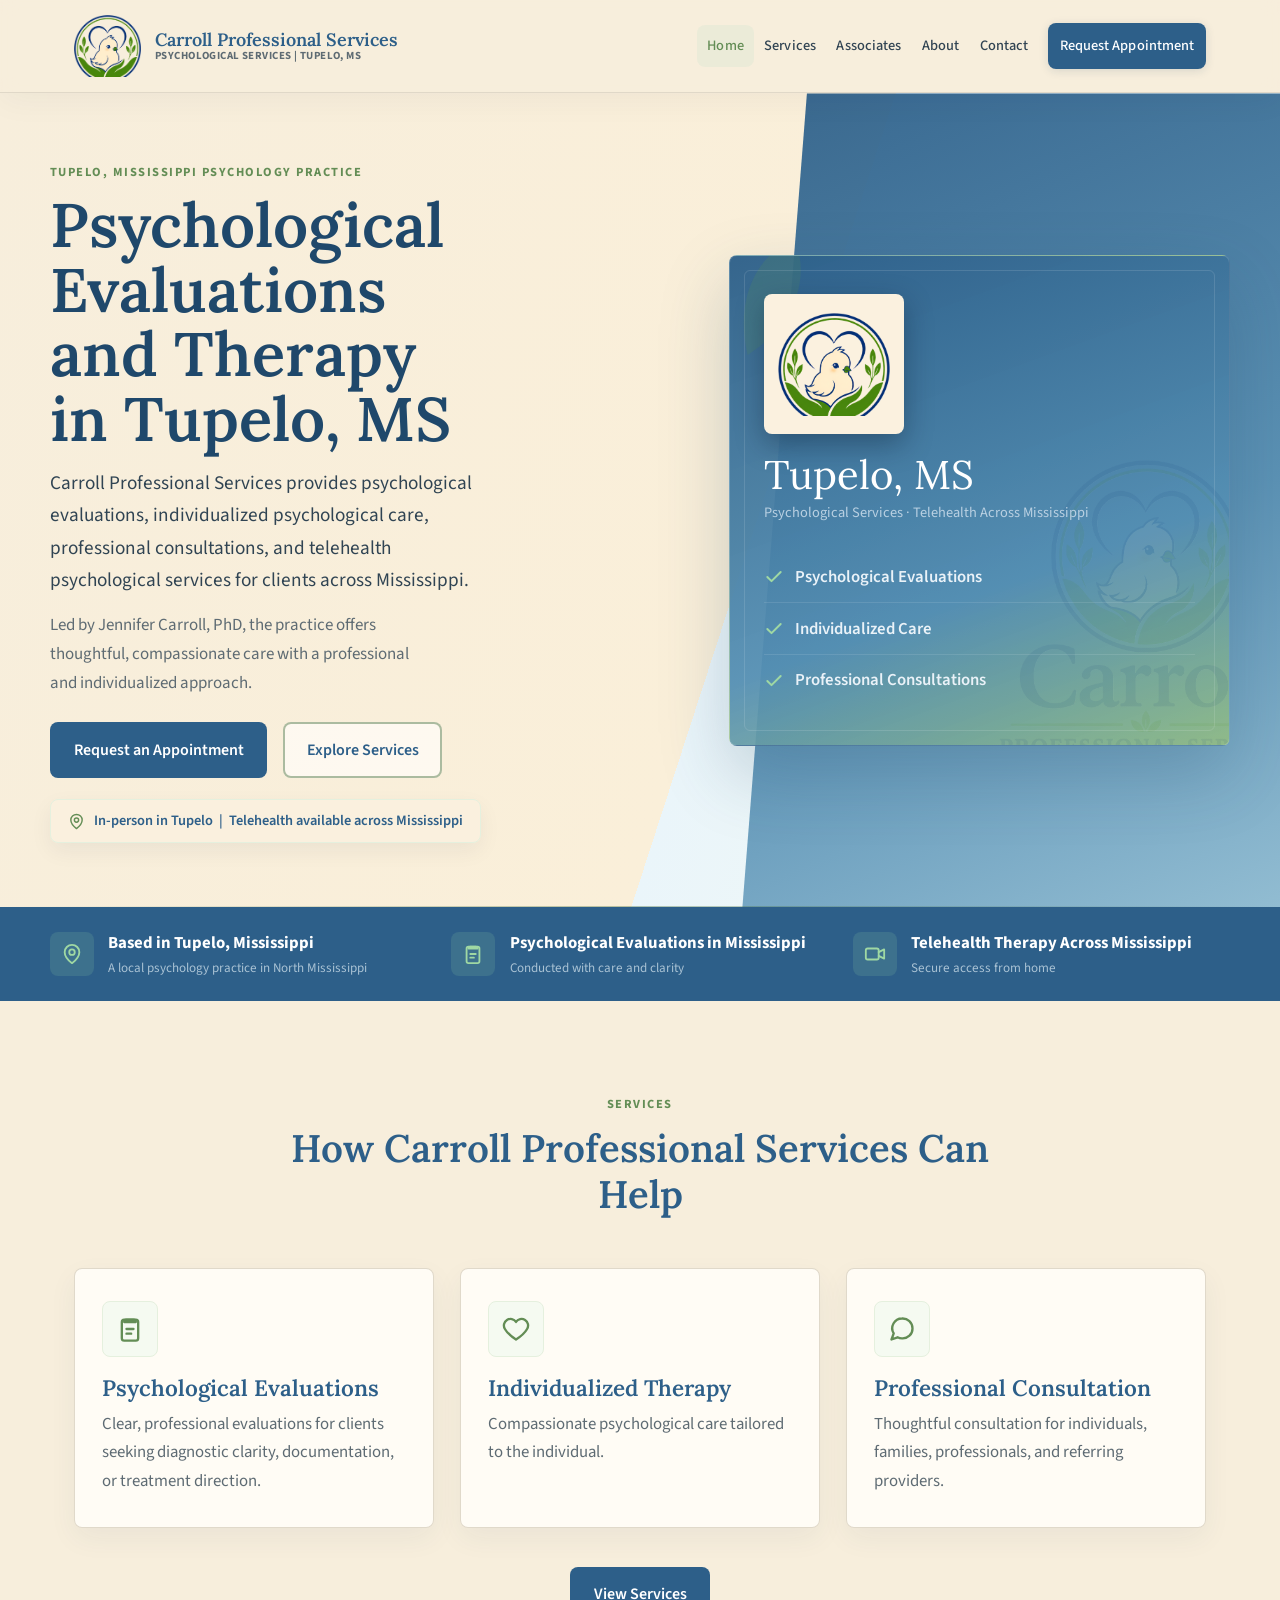
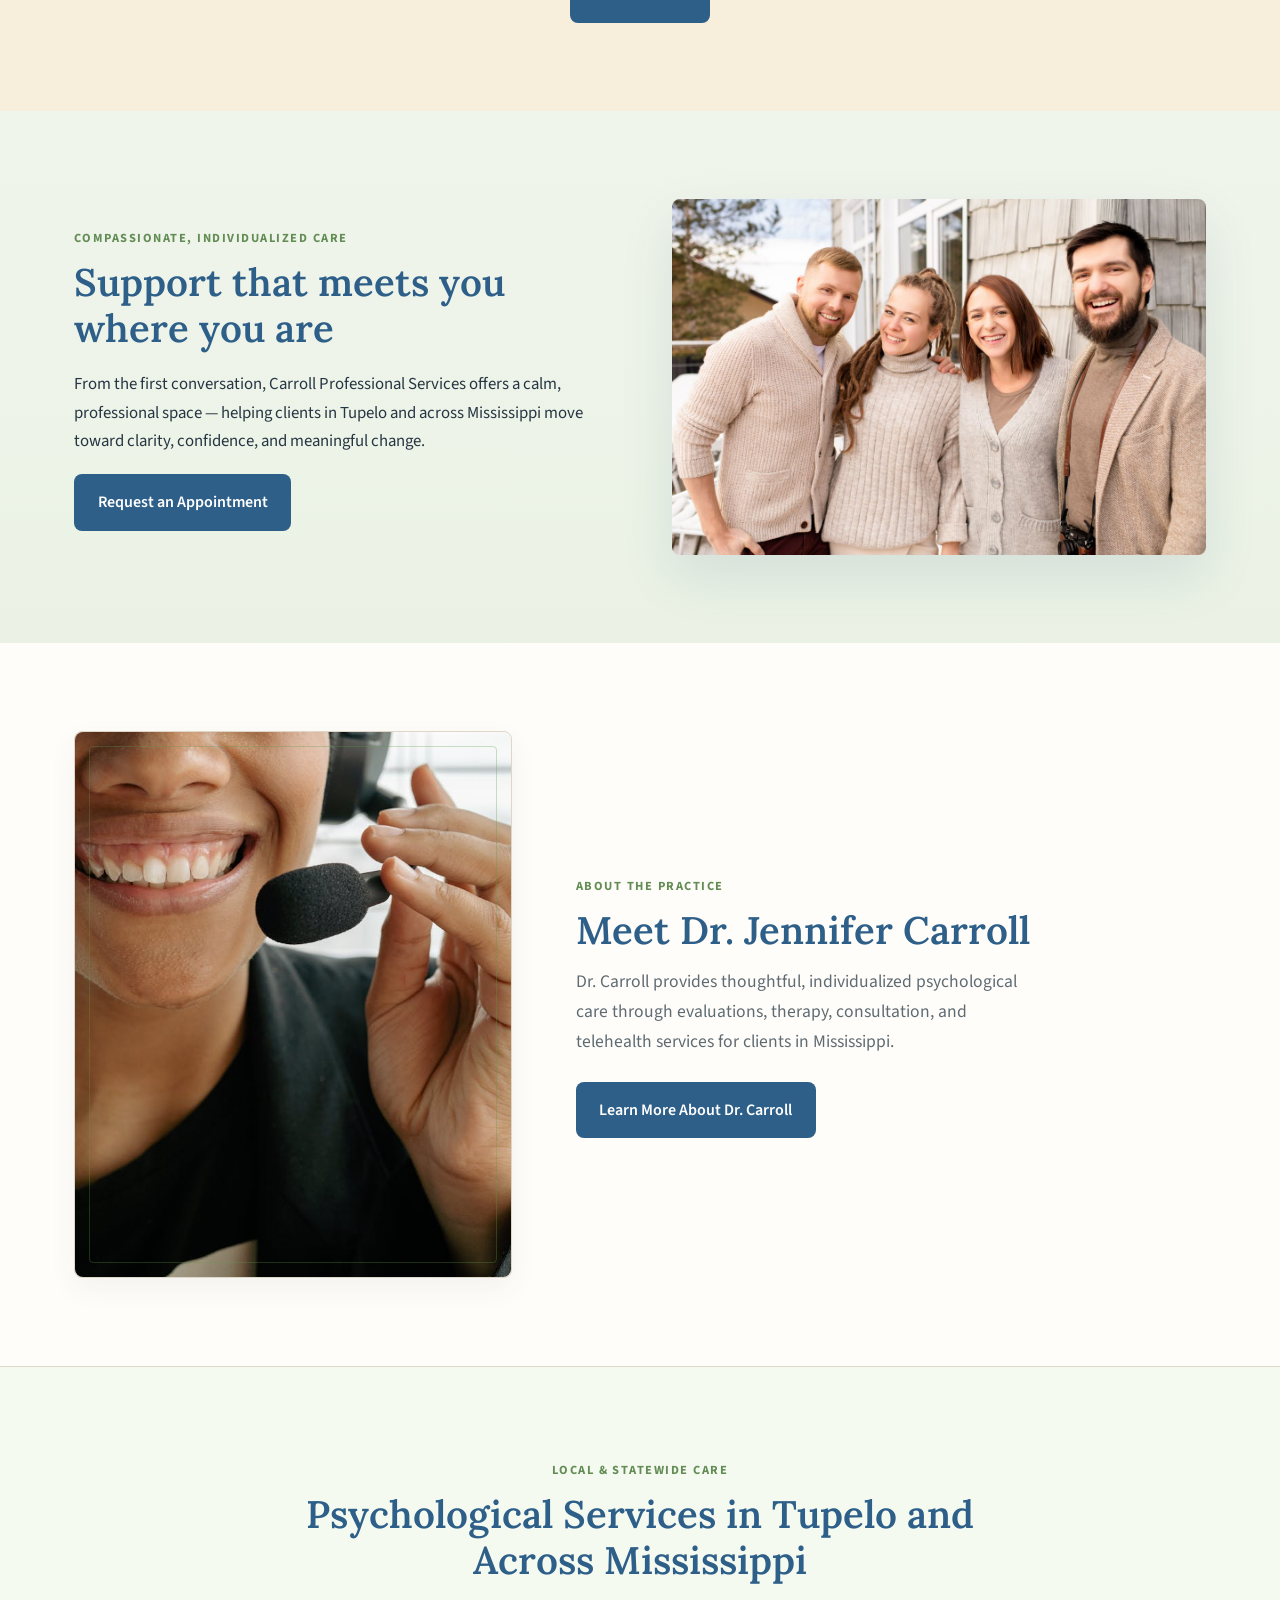
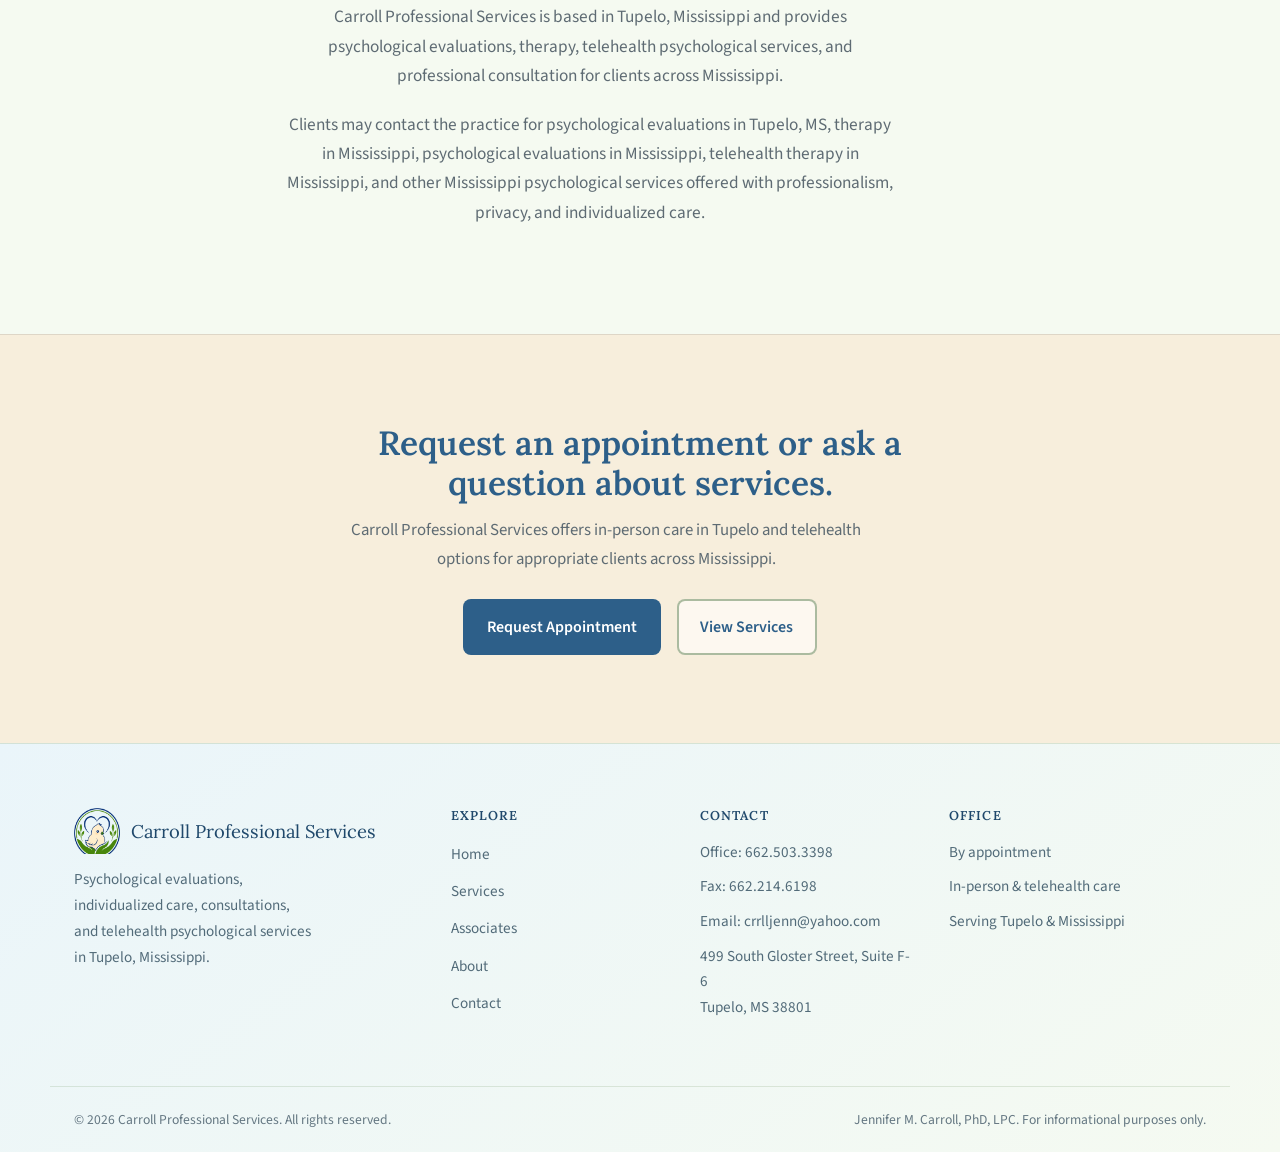
==== commit ca921877: "Add real contact details and Dr. Carroll bio - Real address, office/fax, and email across all pages," ====
--- a/index.html
+++ b/index.html
@@ -4,12 +4,12 @@
   <meta charset="UTF-8">
   <meta name="viewport" content="width=device-width, initial-scale=1.0">
   <title>Psychological Evaluations &amp; Therapy in Tupelo, MS | Carroll Professional Services</title>
-  <meta name="description" content="Carroll Professional Services provides psychological evaluations, individualized care, professional consultations, and telehealth psychological services in Tupelo, Mississippi. Led by Jennifer Carroll, PhD.">
+  <meta name="description" content="Carroll Professional Services provides psychological evaluations, individualized care, professional consultations, and telehealth psychological services in Tupelo, Mississippi. Jennifer M. Carroll, PhD, LPC.">
   <meta name="keywords" content="psychologist in Tupelo MS, psychological evaluations Tupelo MS, psychological evaluations in Mississippi, therapy Tupelo MS, therapy in Mississippi, telehealth therapy Mississippi, telehealth psychological services Mississippi, Mississippi psychological services, Tupelo psychological services, individualized psychological care, professional consultations Mississippi">
   <link rel="canonical" href="https://www.carrollprofessionalservices.com/">
   <meta property="og:type" content="website">
   <meta property="og:title" content="Psychological Evaluations &amp; Therapy in Tupelo, MS | Carroll Professional Services">
-  <meta property="og:description" content="Psychological evaluations, individualized care, professional consultations, and telehealth psychological services in Tupelo, Mississippi. Led by Jennifer Carroll, PhD.">
+  <meta property="og:description" content="Psychological evaluations, individualized care, professional consultations, and telehealth psychological services in Tupelo, Mississippi. Jennifer M. Carroll, PhD, LPC.">
   <meta property="og:locale" content="en_US">
   <link rel="icon" type="image/png" href="assets/logo.png">
   <link rel="preconnect" href="https://fonts.googleapis.com">
@@ -22,15 +22,20 @@
     "@type": "Psychologist",
     "name": "Carroll Professional Services",
     "description": "Psychologist in Tupelo, MS providing psychological evaluations, individualized psychological care, professional consultations, and telehealth psychological services across Mississippi.",
-    "founder": { "@type": "Person", "name": "Jennifer Carroll, PhD" },
+    "founder": { "@type": "Person", "name": "Jennifer M. Carroll, PhD, LPC" },
+    "telephone": "+1-662-503-3398",
+    "faxNumber": "+1-662-214-6198",
+    "email": "crrlljenn@yahoo.com",
     "areaServed": [
       { "@type": "City", "name": "Tupelo" },
       { "@type": "State", "name": "Mississippi" }
     ],
     "address": {
       "@type": "PostalAddress",
+      "streetAddress": "499 South Gloster Street, Suite F-6",
       "addressLocality": "Tupelo",
       "addressRegion": "MS",
+      "postalCode": "38801",
       "addressCountry": "US"
     },
     "availableService": [
@@ -216,20 +221,21 @@
       </div>
       <div class="footer-contact">
         <h4>Contact</h4>
-        <p>Phone: (000) 000-0000</p>
-        <p>Email: office@example.com</p>
-        <p>Tupelo, Mississippi</p>
+        <p>Office: 662.503.3398</p>
+        <p>Fax: 662.214.6198</p>
+        <p>Email: crrlljenn@yahoo.com</p>
+        <p>499 South Gloster Street, Suite F-6<br>Tupelo, MS 38801</p>
       </div>
       <div class="footer-contact">
         <h4>Office</h4>
-        <p>Mon–Fri: 0:00 AM – 0:00 PM</p>
         <p>By appointment</p>
-        <p>Telehealth appointments available</p>
+        <p>In-person &amp; telehealth care</p>
+        <p>Serving Tupelo &amp; Mississippi</p>
       </div>
     </div>
     <div class="container footer-bottom">
       <p>© 2026 Carroll Professional Services. All rights reserved.</p>
-      <p>Led by Jennifer Carroll, PhD. For informational purposes only.</p>
+      <p>Jennifer M. Carroll, PhD, LPC. For informational purposes only.</p>
     </div>
   </footer>
 </body>
--- a/css/styles.css
+++ b/css/styles.css
@@ -1847,3 +1847,8 @@
   .service-strip-item { border-left: none; }
   .service-strip-item + .service-strip-item { border-top: 1px solid var(--line); padding-top: 1.4rem; margin-top: 1.4rem; }
 }
+
+/* --- About: clean fact lists for experience/education/credentials --- */
+.fact-list { list-style: none; padding: 0; margin: 0; }
+.fact-list li { padding: 0.65rem 0; border-top: 1px solid var(--line); color: var(--ink-soft); font-size: 0.96rem; line-height: 1.45; }
+.fact-list li:first-child { border-top: none; }
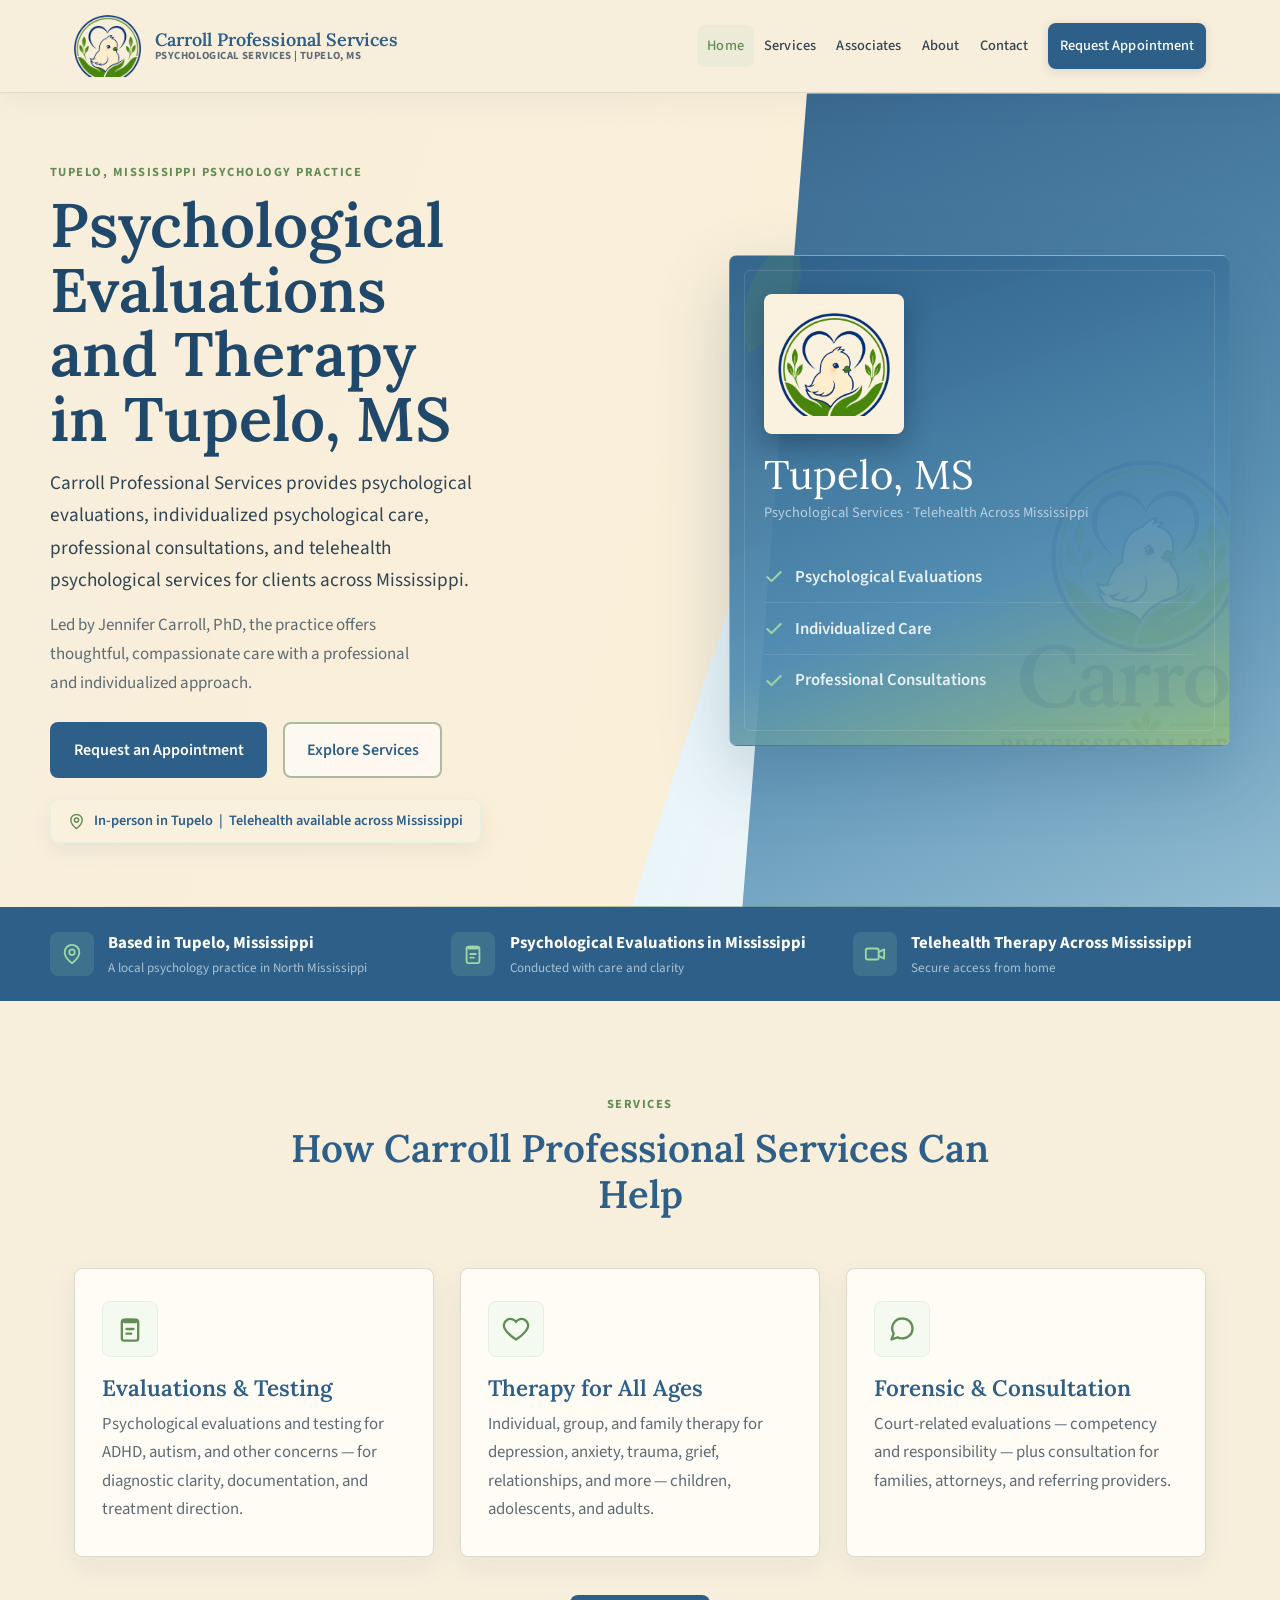
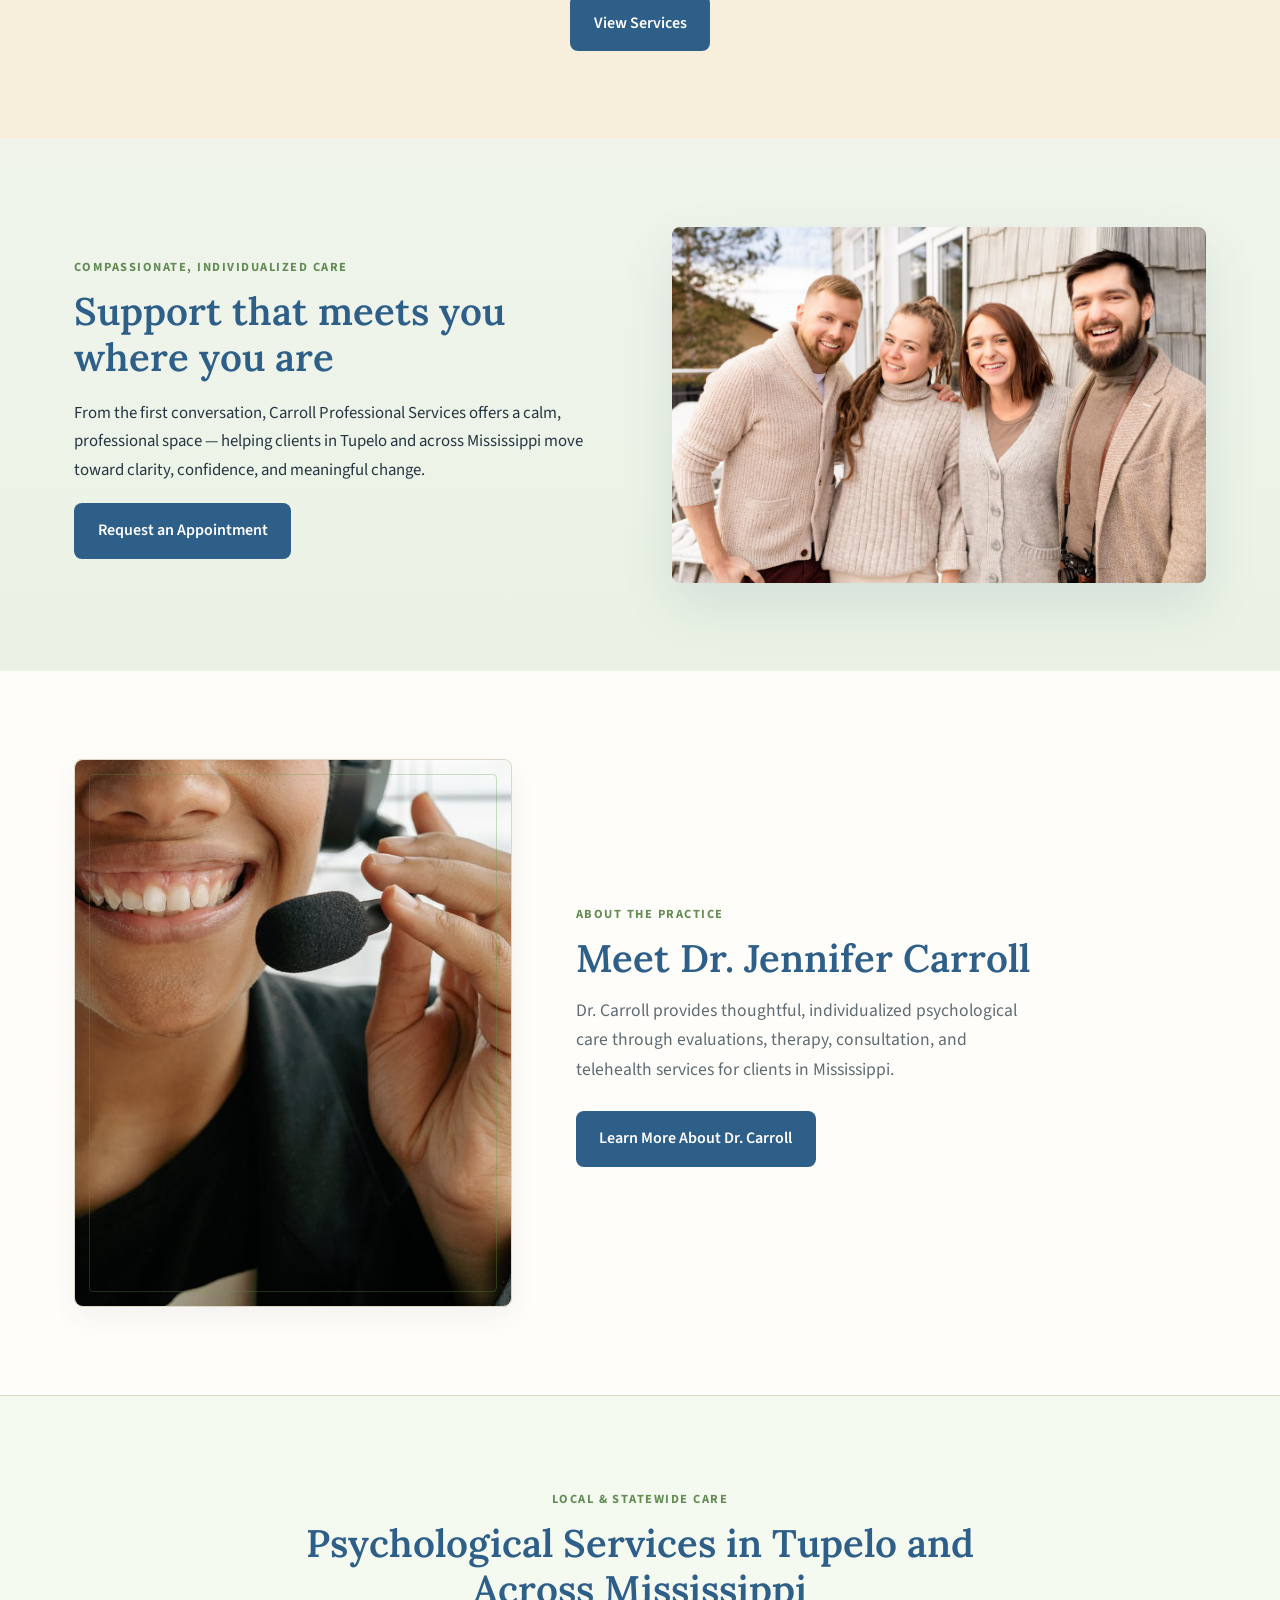
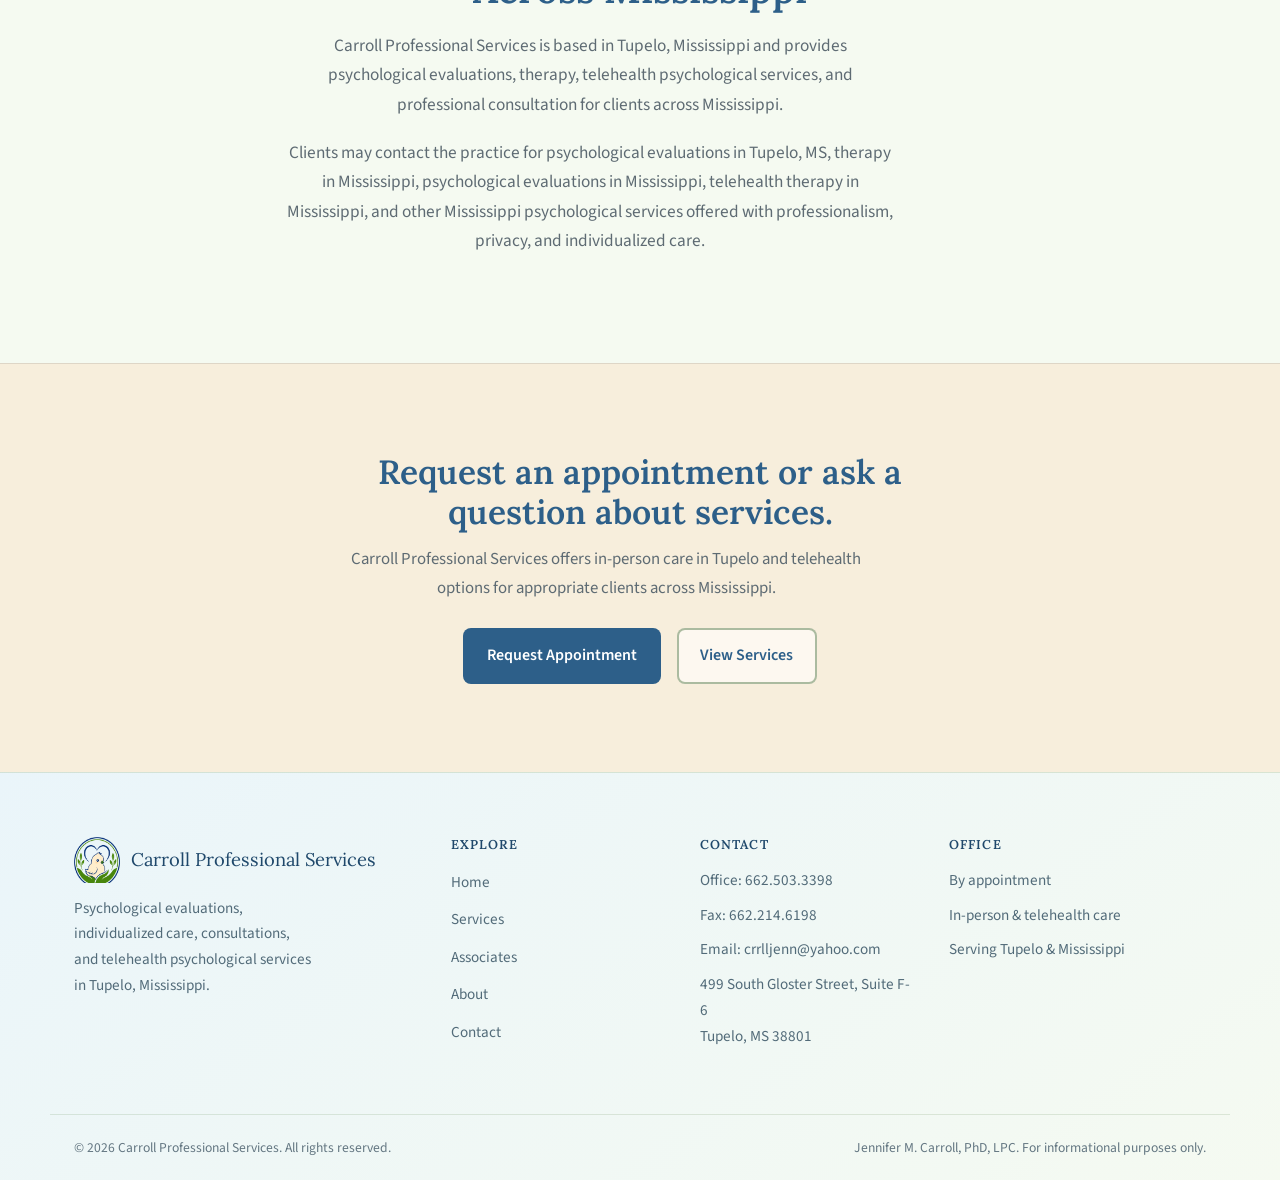
==== commit 8d655fdc: "Make site content specific to Dr. Carroll's practice - Services: evaluations & testing, individual/g" ====
--- a/index.html
+++ b/index.html
@@ -132,18 +132,18 @@
         <div class="grid grid-3">
           <article class="card">
             <div class="card-icon"><svg viewBox="0 0 24 24" fill="none" stroke-width="2" stroke-linecap="round" stroke-linejoin="round"><path d="M9 4h6a2 2 0 0 1 2 2v0H7v0a2 2 0 0 1 2-2Z"/><rect x="5" y="4" width="14" height="18" rx="2"/><path d="M9 12h6M9 16h4"/></svg></div>
-            <h3>Psychological Evaluations</h3>
-            <p>Clear, professional evaluations for clients seeking diagnostic clarity, documentation, or treatment direction.</p>
+            <h3>Evaluations &amp; Testing</h3>
+            <p>Psychological evaluations and testing for ADHD, autism, and other concerns — for diagnostic clarity, documentation, and treatment direction.</p>
           </article>
           <article class="card">
             <div class="card-icon"><svg viewBox="0 0 24 24" fill="none" stroke-width="2" stroke-linecap="round" stroke-linejoin="round"><path d="M12 21s-7-4.5-9.5-9A5 5 0 0 1 12 6a5 5 0 0 1 9.5 6c-2.5 4.5-9.5 9-9.5 9Z"/></svg></div>
-            <h3>Individualized Therapy</h3>
-            <p>Compassionate psychological care tailored to the individual.</p>
+            <h3>Therapy for All Ages</h3>
+            <p>Individual, group, and family therapy for depression, anxiety, trauma, grief, relationships, and more — children, adolescents, and adults.</p>
           </article>
           <article class="card">
             <div class="card-icon"><svg viewBox="0 0 24 24" fill="none" stroke-width="2" stroke-linecap="round" stroke-linejoin="round"><path d="M21 11.5a8.38 8.38 0 0 1-9 8.5 8.5 8.5 0 0 1-3.8-.9L3 21l1.9-5.2A8.38 8.38 0 0 1 12 3a8.5 8.5 0 0 1 9 8.5Z"/></svg></div>
-            <h3>Professional Consultation</h3>
-            <p>Thoughtful consultation for individuals, families, professionals, and referring providers.</p>
+            <h3>Forensic &amp; Consultation</h3>
+            <p>Court-related evaluations — competency and responsibility — plus consultation for families, attorneys, and referring providers.</p>
           </article>
         </div>
         <div class="center" style="margin-top:2.4rem;">
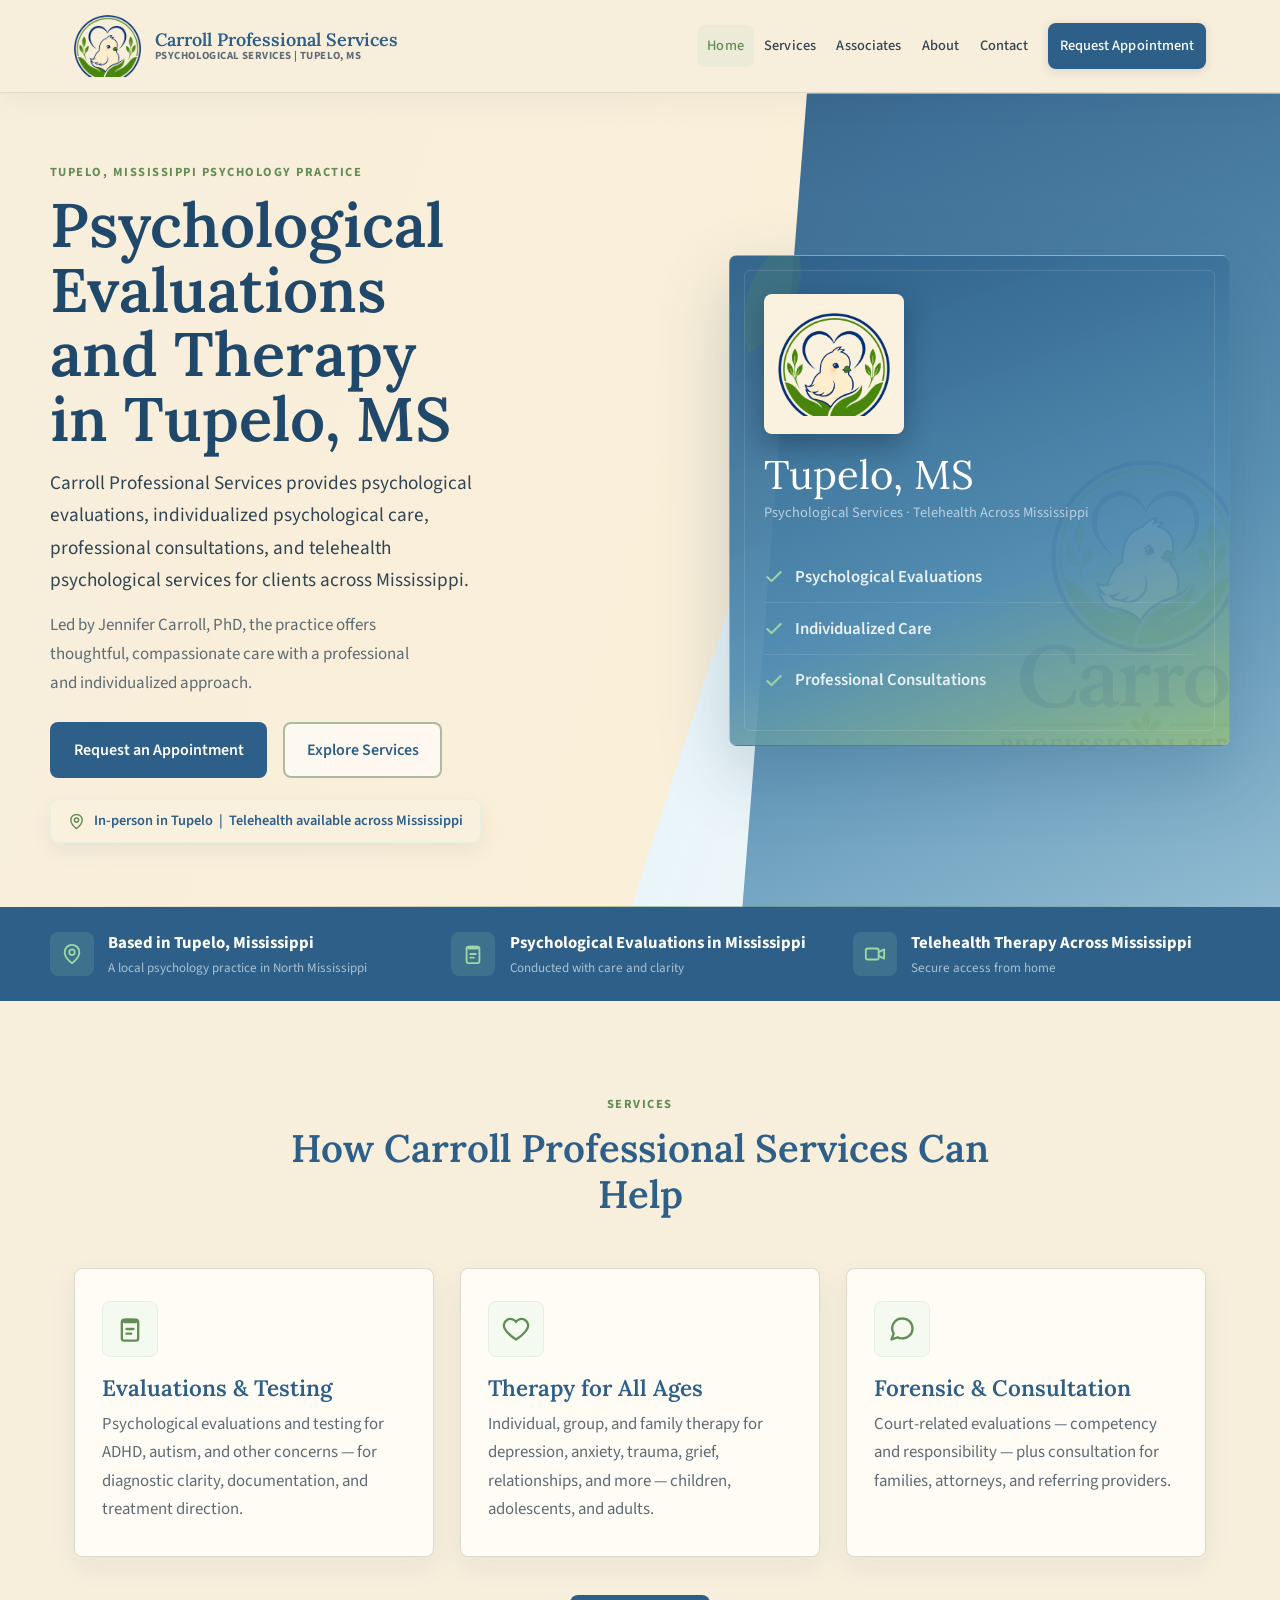
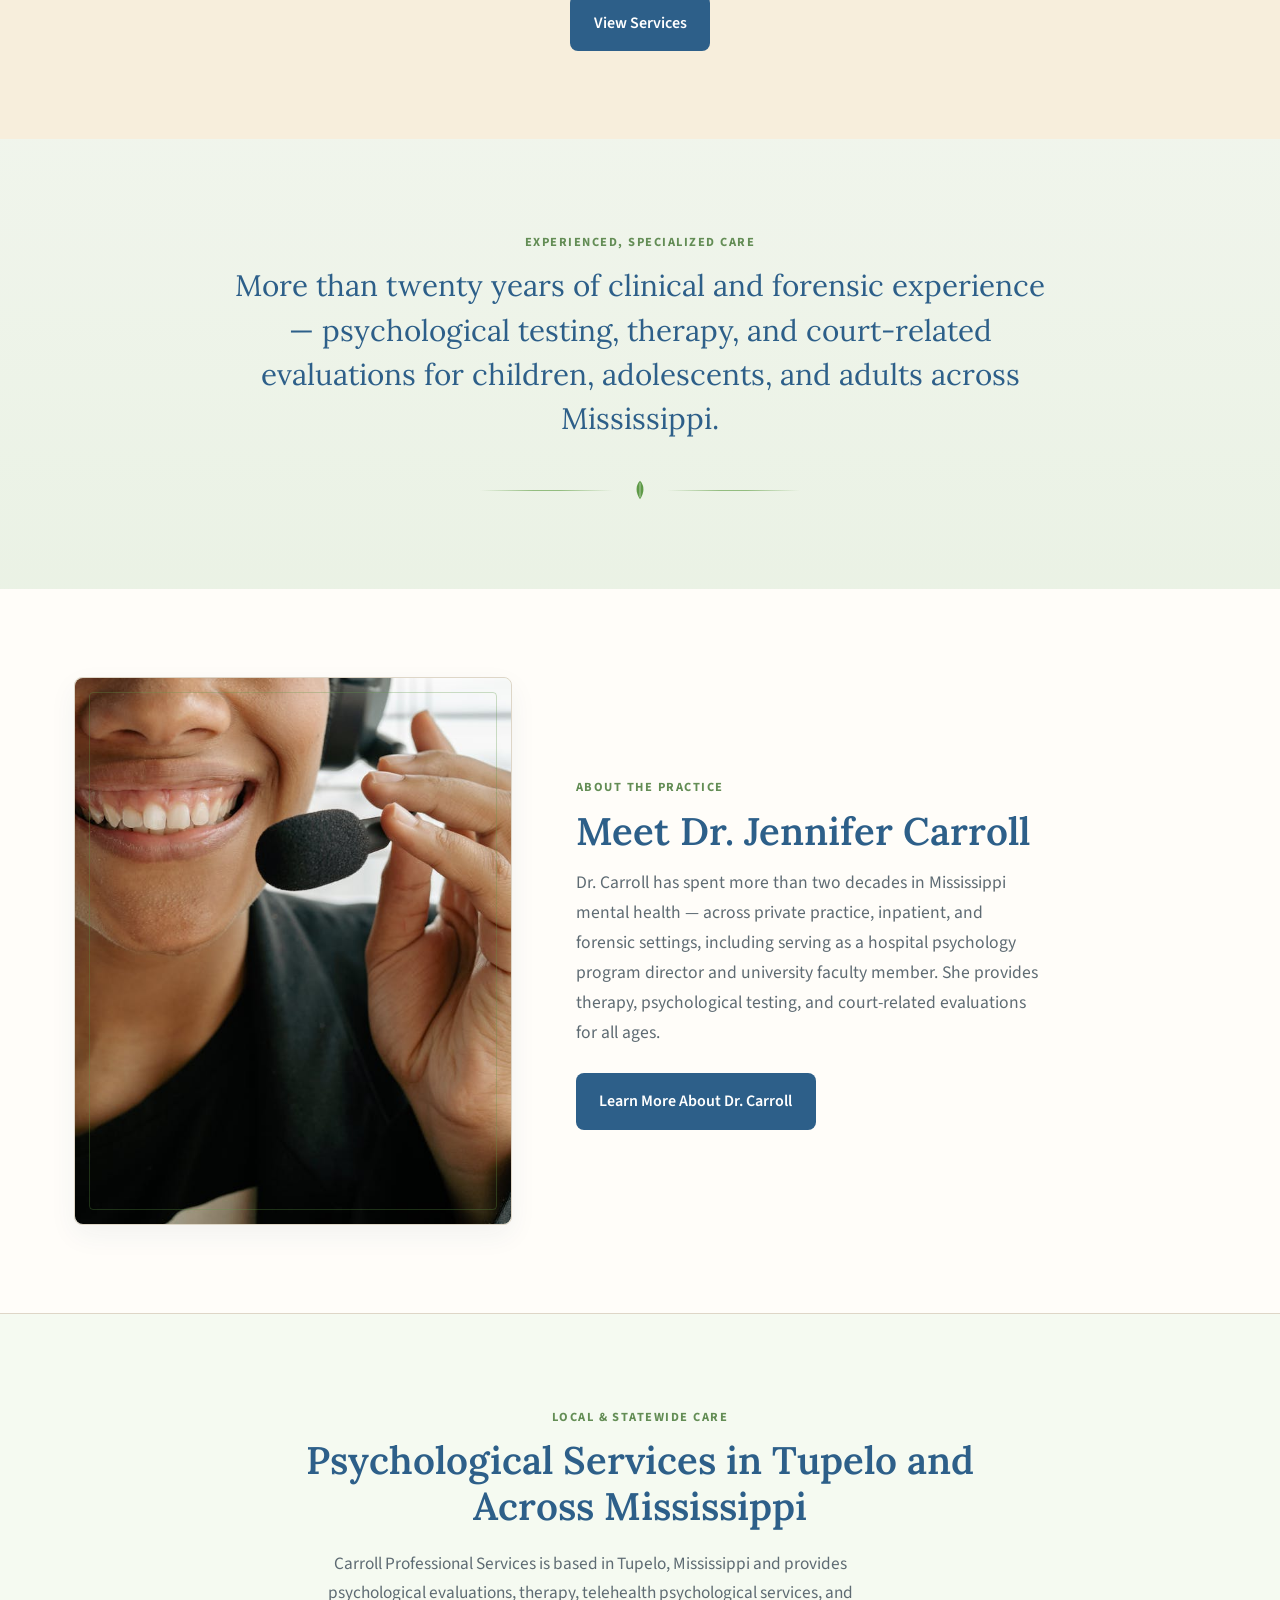
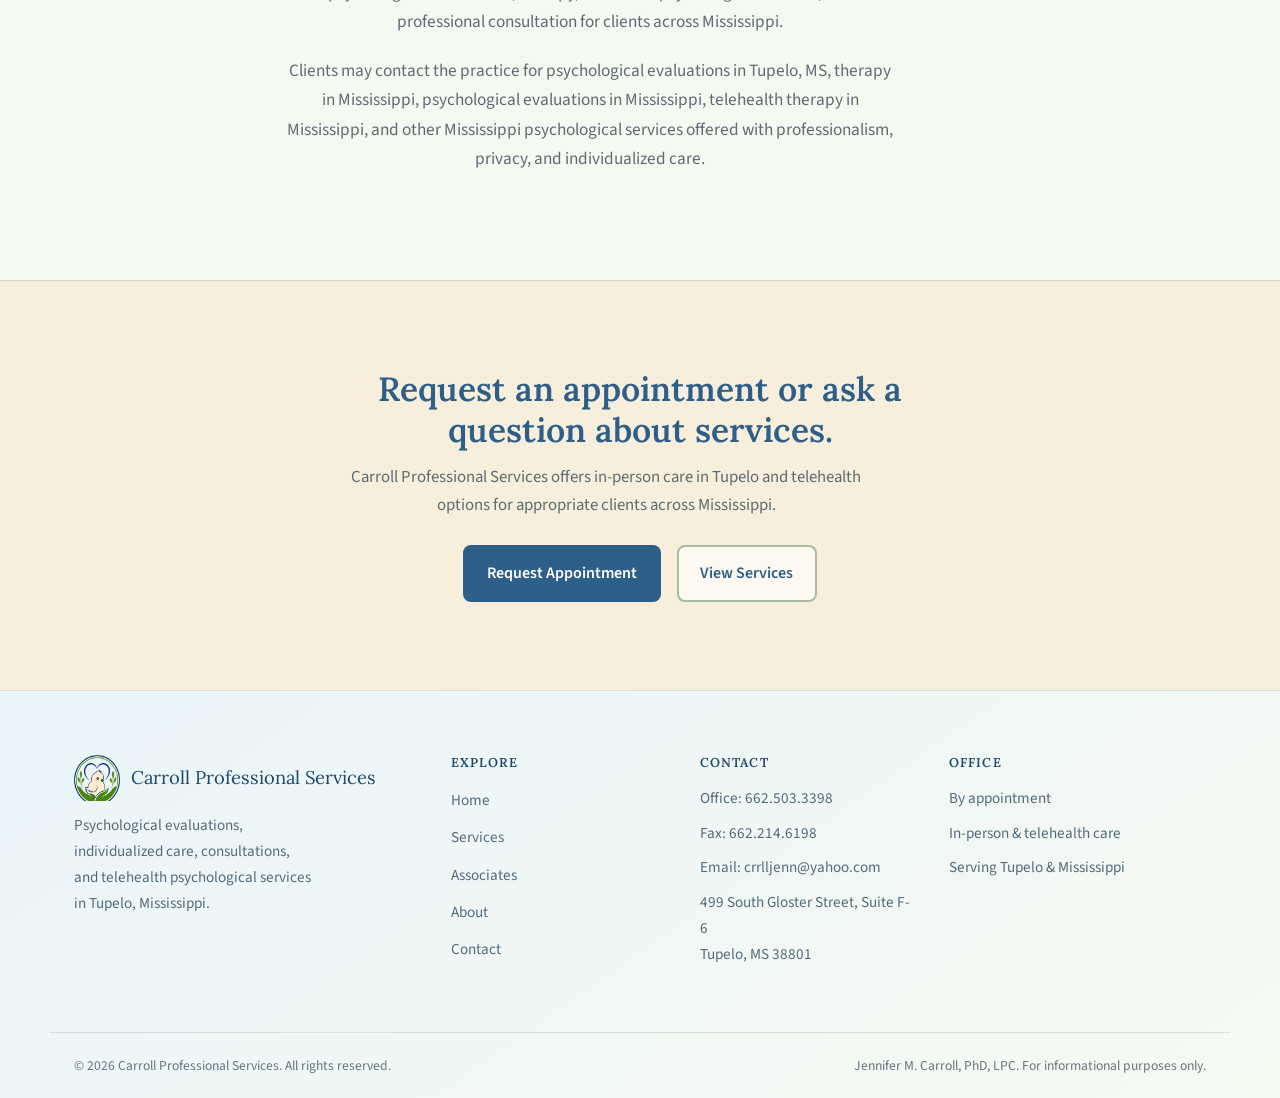
==== commit 0ccd0990: "Home: remove generic photo band, sharpen copy, tidy mobile - Replace filler "Support…" stock-photo b" ====
--- a/index.html
+++ b/index.html
@@ -152,16 +152,12 @@
       </div>
     </section>
 
-    <!-- WARM PHOTO BAND -->
-    <section class="section section--sage">
-      <div class="container split">
-        <div>
-          <span class="eyebrow">Compassionate, Individualized Care</span>
-          <h2>Support that meets you where you are</h2>
-          <p>From the first conversation, Carroll Professional Services offers a calm, professional space — helping clients in Tupelo and across Mississippi move toward clarity, confidence, and meaningful change.</p>
-          <a class="btn btn-primary" href="booking.html">Request an Appointment</a>
-        </div>
-        <img class="split-photo" src="assets/img/clients.jpg" alt="Smiling clients supported by Carroll Professional Services">
+    <!-- SPECIFIC STATEMENT BAND -->
+    <section class="section section--sage intro-band">
+      <div class="container">
+        <span class="eyebrow">Experienced, Specialized Care</span>
+        <p>More than twenty years of clinical and forensic experience — psychological testing, therapy, and court-related evaluations for children, adolescents, and adults across Mississippi.</p>
+        <div class="divider"><span class="leaf"></span></div>
       </div>
     </section>
 
@@ -173,7 +169,7 @@
         <div>
           <span class="eyebrow">About the Practice</span>
           <h2>Meet Dr. Jennifer Carroll</h2>
-          <p>Dr. Carroll provides thoughtful, individualized psychological care through evaluations, therapy, consultation, and telehealth services for clients in Mississippi.</p>
+          <p>Dr. Carroll has spent more than two decades in Mississippi mental health — across private practice, inpatient, and forensic settings, including serving as a hospital psychology program director and university faculty member. She provides therapy, psychological testing, and court-related evaluations for all ages.</p>
           <a class="btn btn-primary" href="about.html">Learn More About Dr. Carroll</a>
         </div>
       </div>
--- a/css/styles.css
+++ b/css/styles.css
@@ -1852,3 +1852,8 @@
 .fact-list { list-style: none; padding: 0; margin: 0; }
 .fact-list li { padding: 0.65rem 0; border-top: 1px solid var(--line); color: var(--ink-soft); font-size: 0.96rem; line-height: 1.45; }
 .fact-list li:first-child { border-top: none; }
+
+/* --- Mobile: keep the single portrait tidy --- */
+@media (max-width: 900px) {
+  .practice-about-grid .practice-portrait { max-width: 340px; margin: 0 auto; }
+}
